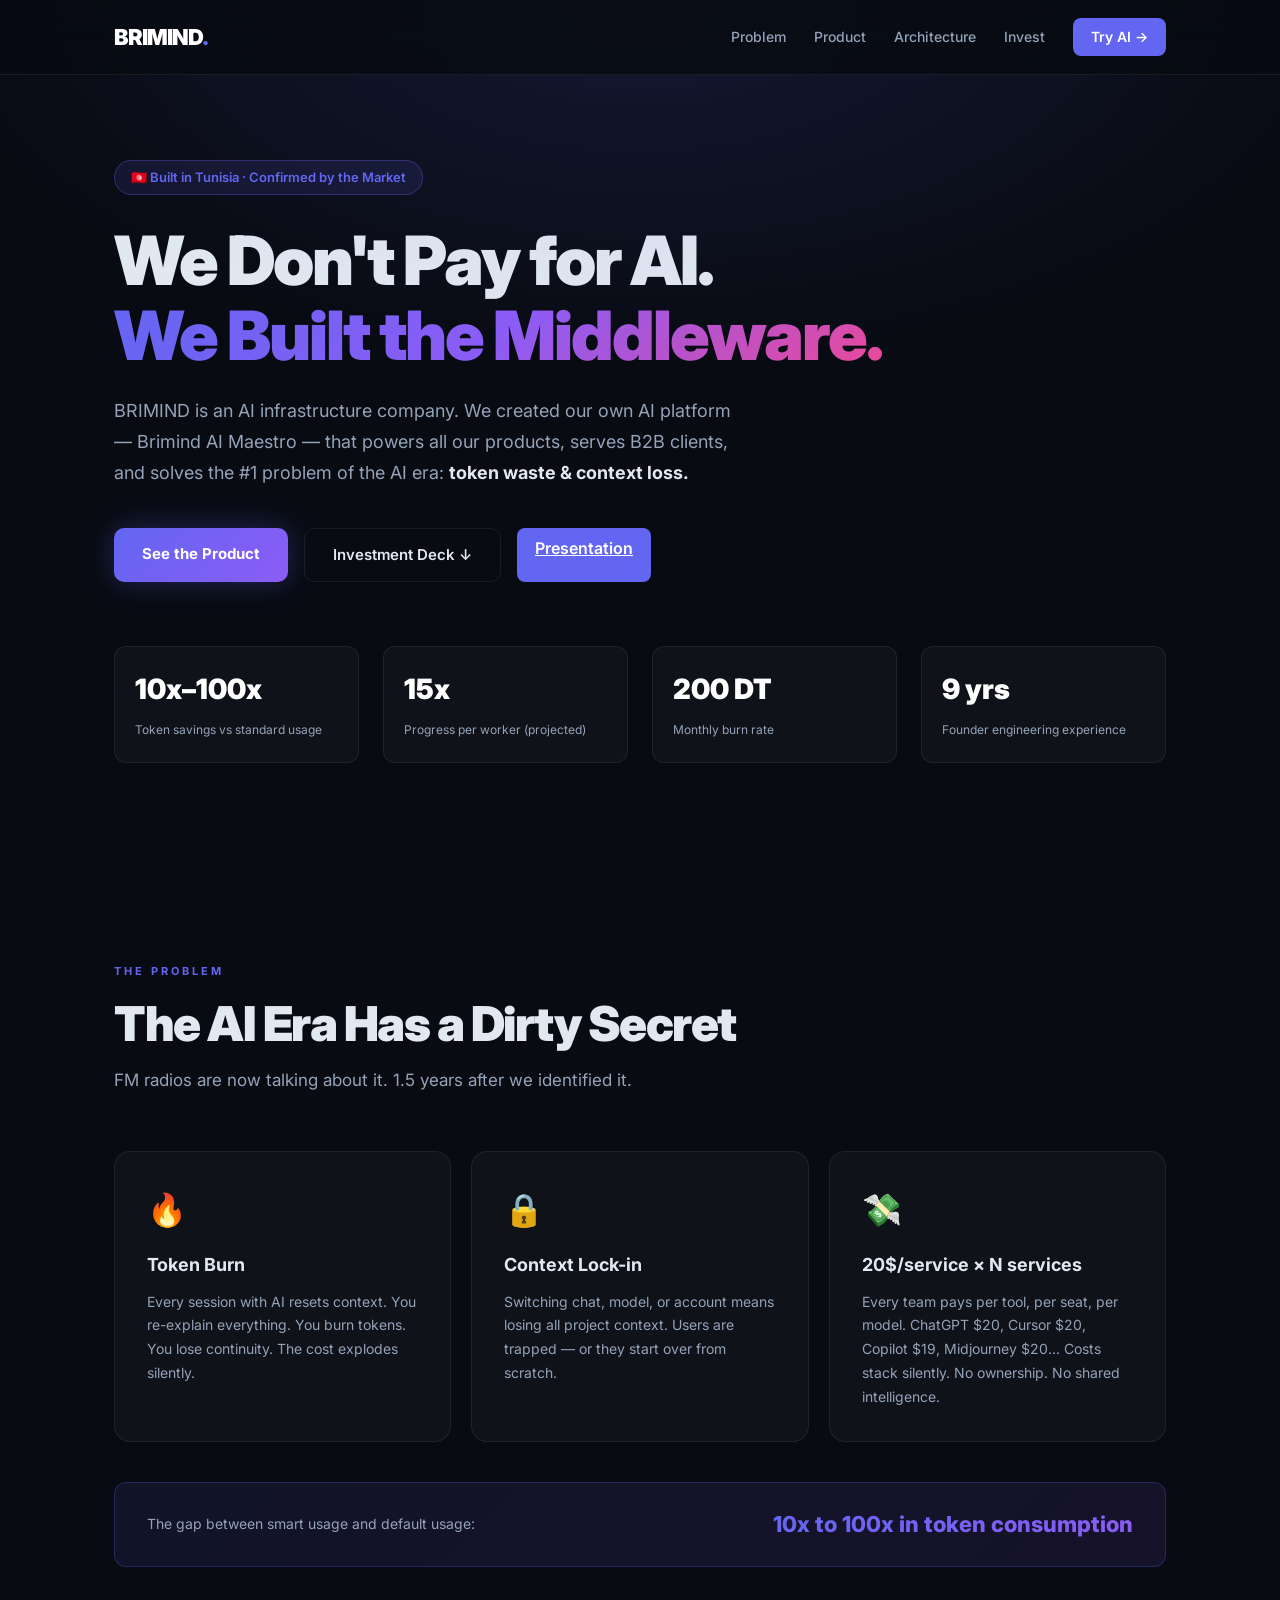
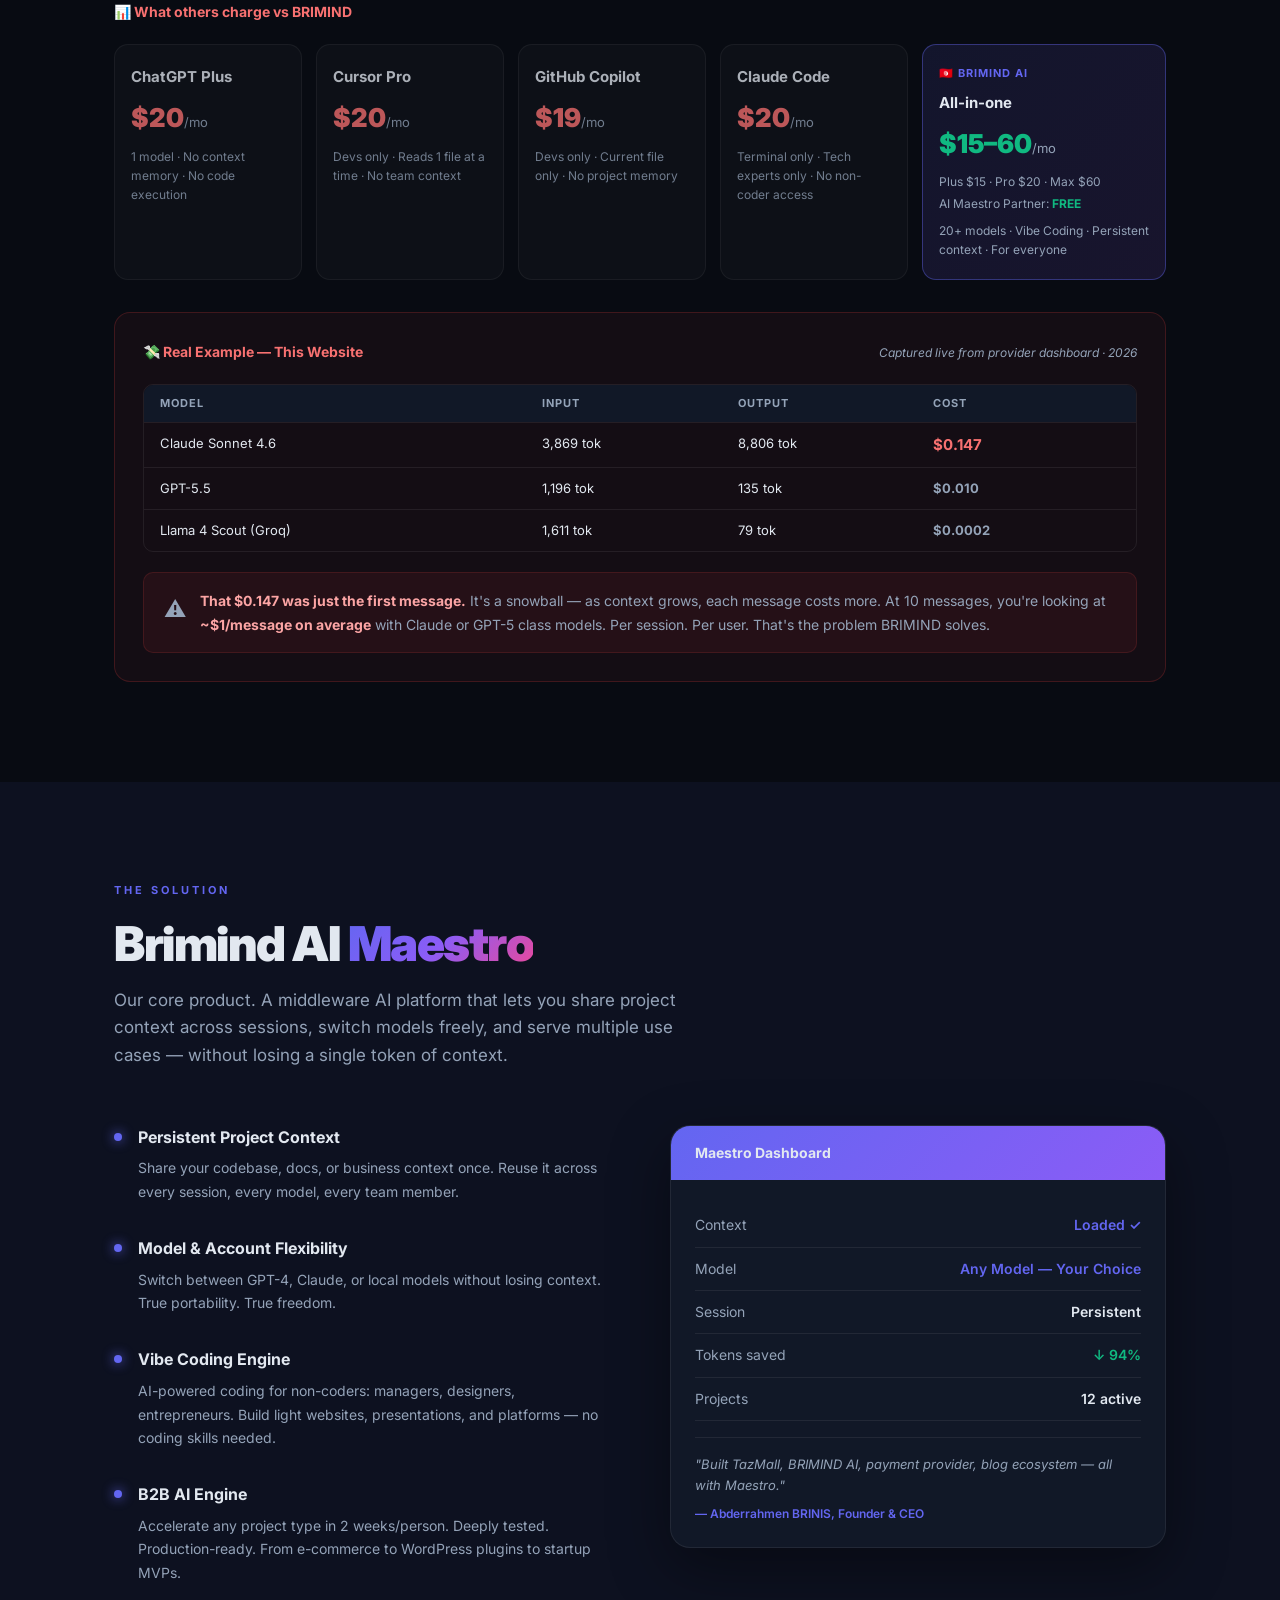
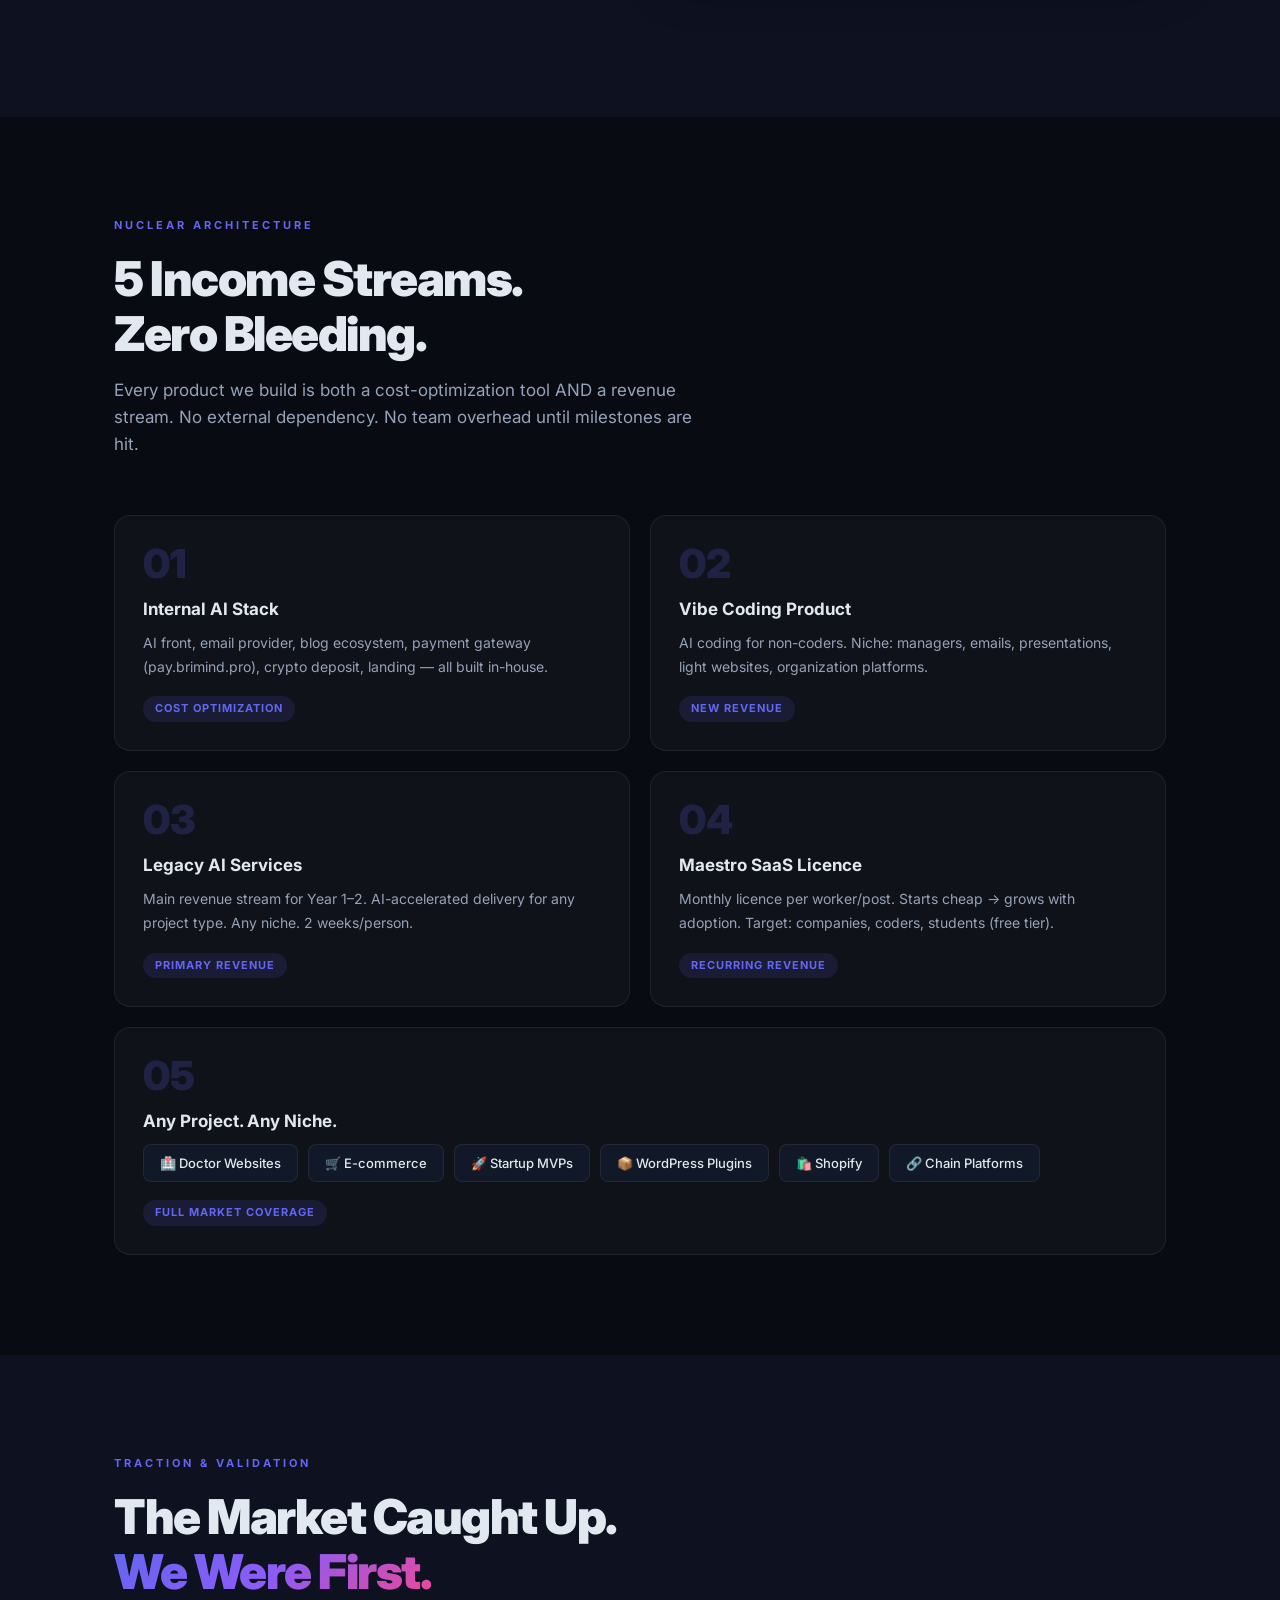
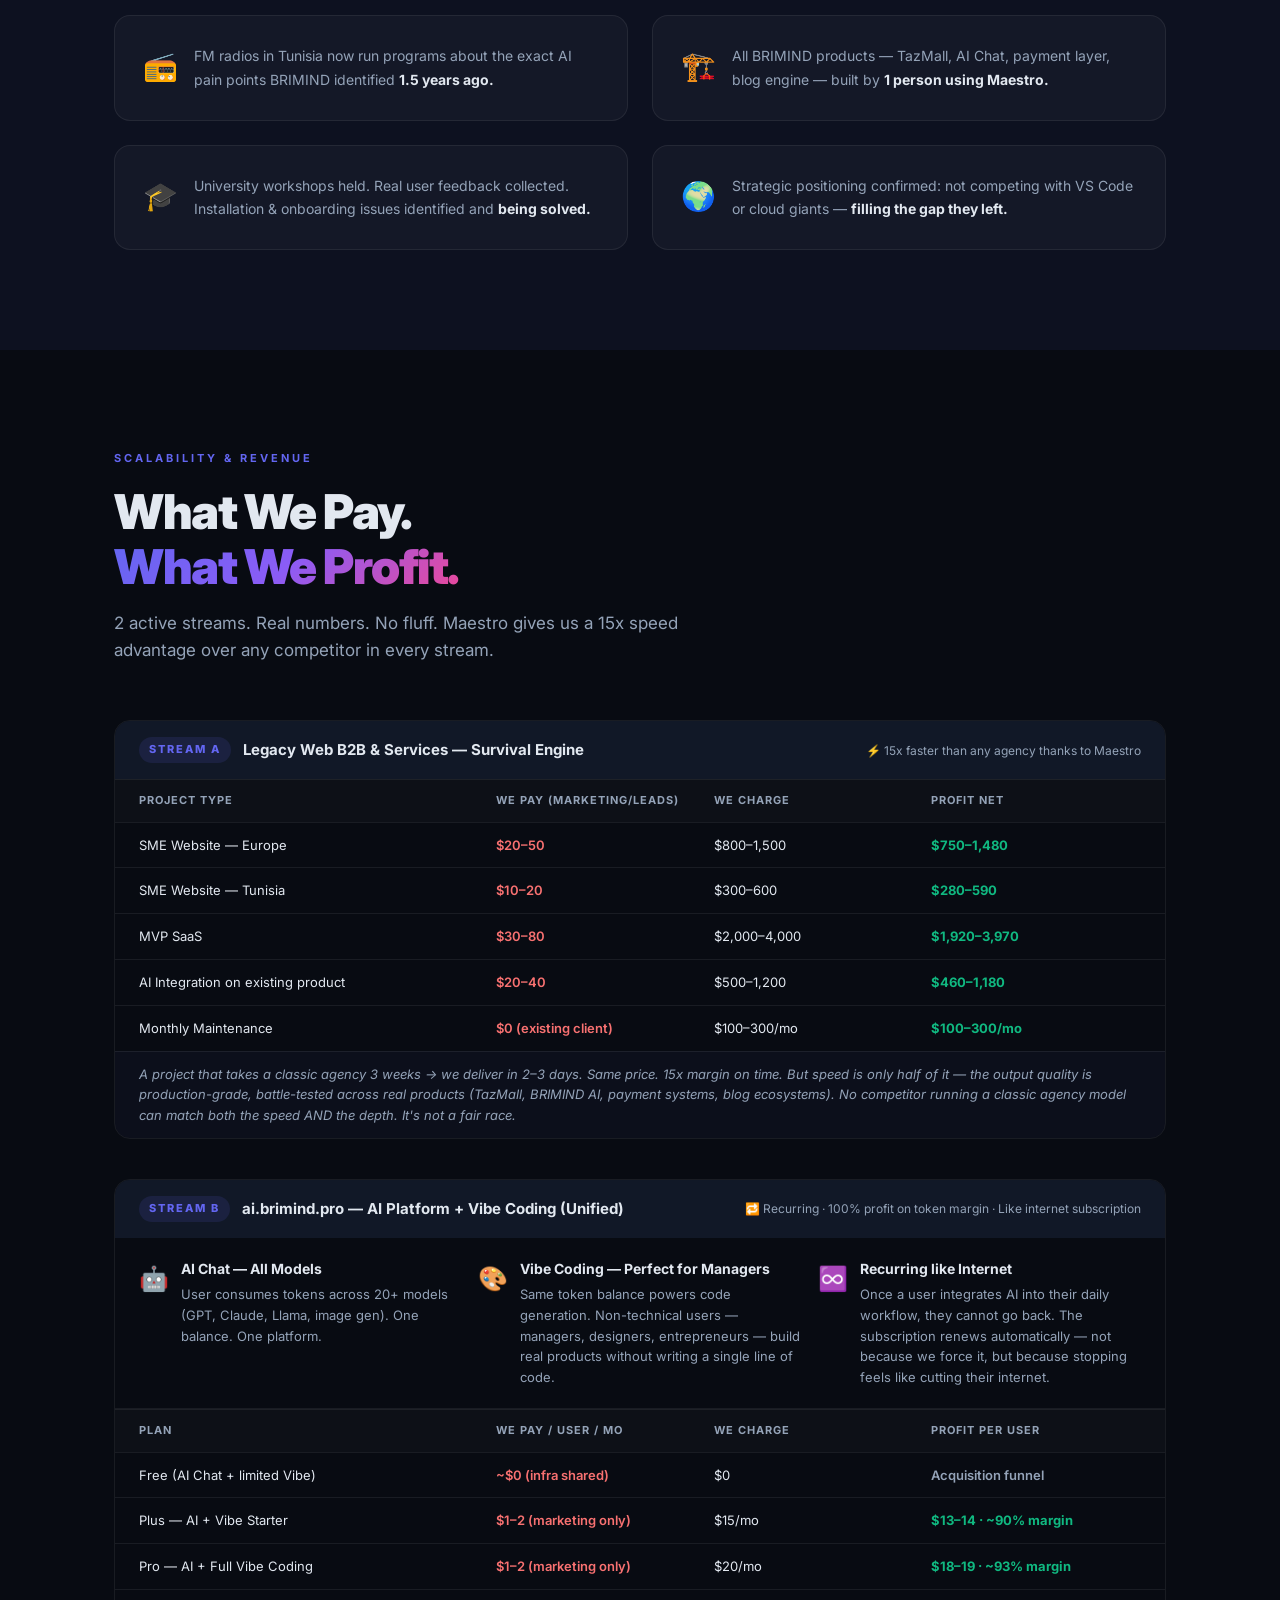
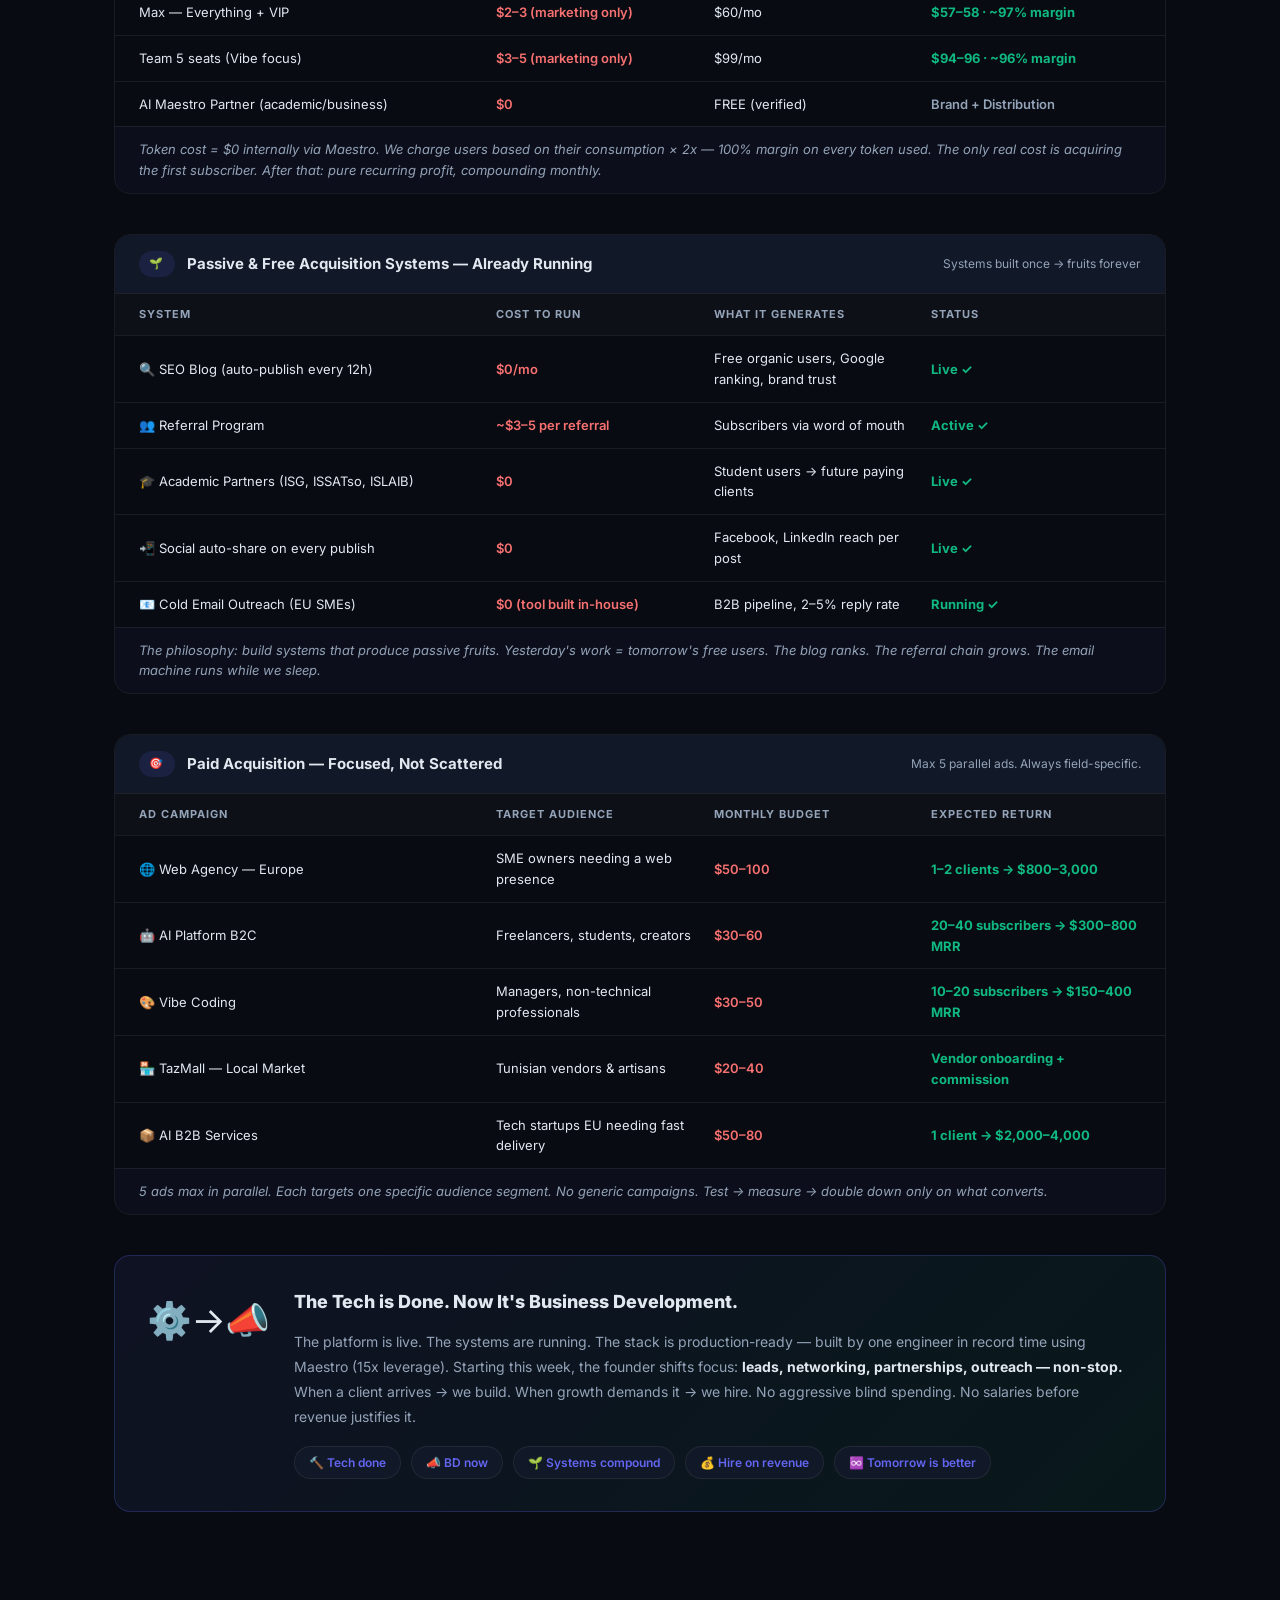
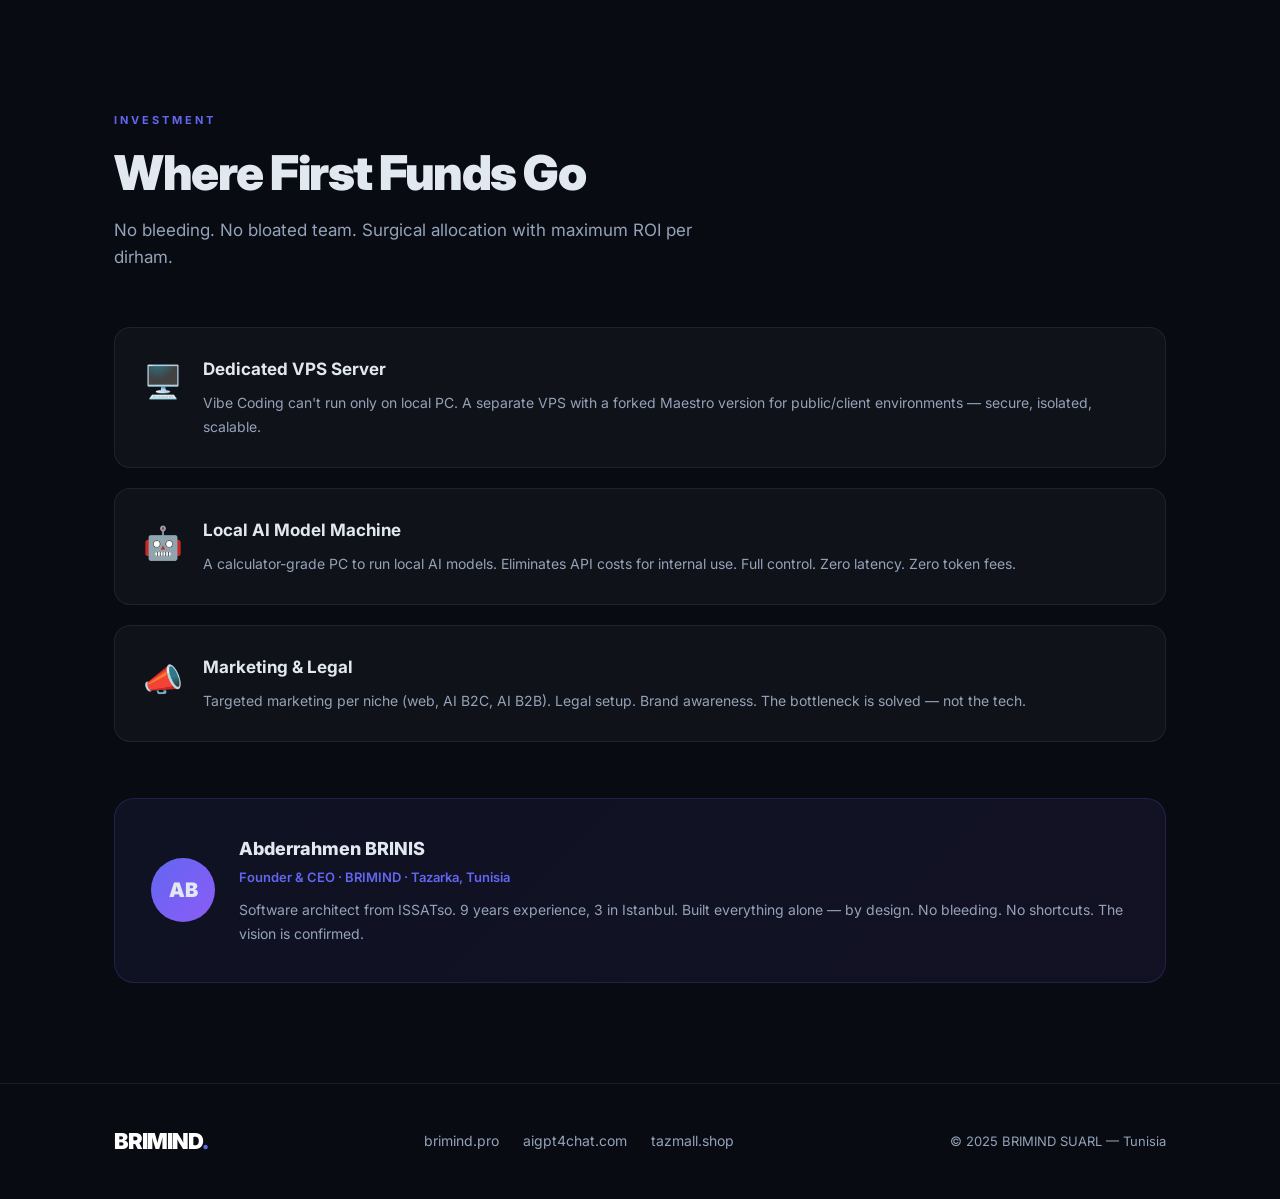
==== public/brimind/index.html @ f1bbabea "first" ====
<!-- public/brimind/index.html -->
<!DOCTYPE html>
<html lang="en">
<head>
  <meta charset="UTF-8" />
  <meta name="viewport" content="width=device-width, initial-scale=1.0" />
  <title>BRIMIND — AI Infrastructure for the Next Era</title>
  <link rel="stylesheet" href="style.css" />
  <link href="https://fonts.googleapis.com/css2?family=Inter:wght@300;400;500;600;700;800;900&display=swap" rel="stylesheet" />
</head>
<body>
  <!-- NAV -->
  <nav class="nav">
    <div class="nav-inner">
      <div class="logo">BRIMIND<span class="dot">.</span></div>
      <div class="nav-links">
        <a href="#problem">Problem</a>
        <a href="#product">Product</a>
        <a href="#architecture">Architecture</a>
        <a href="#invest">Invest</a>
        <a href="https://aigpt4chat.com" target="_blank" class="btn-nav">Try AI →</a>
      </div>
    </div>
  </nav>

  <!-- HERO -->
  <section class="hero">
    <div class="hero-bg"></div>
    <div class="container">
      <div class="badge">🇹🇳 Built in Tunisia · Confirmed by the Market</div>
      <h1 class="hero-title">We Don't Pay for AI.<br/><span class="grad">We Built the Middleware.</span></h1>
      <p class="hero-sub">BRIMIND is an AI infrastructure company. We created our own AI platform — Brimind AI Maestro — that powers all our products, serves B2B clients, and solves the #1 problem of the AI era: <strong>token waste & context loss.</strong></p>
      <div class="hero-cta">
        <a href="#product" class="btn-primary">See the Product</a>
        <a href="#invest" class="btn-ghost">Investment Deck ↓</a>
        <a href="presentation.html" class="btn-nav">Presentation</a>
      </div>
      <div class="hero-stats">
        <div class="stat"><span class="stat-num">10x–100x</span><span class="stat-label">Token savings vs standard usage</span></div>
        <div class="stat"><span class="stat-num">15x</span><span class="stat-label">Progress per worker (projected)</span></div>
        <div class="stat"><span class="stat-num">200 DT</span><span class="stat-label">Monthly burn rate</span></div>
        <div class="stat"><span class="stat-num">9 yrs</span><span class="stat-label">Founder engineering experience</span></div>
      </div>
    </div>
  </section>

  <!-- PROBLEM -->
  <section class="section" id="problem">
    <div class="container">
      <div class="section-tag">THE PROBLEM</div>
      <h2>The AI Era Has a Dirty Secret</h2>
      <p class="section-sub">FM radios are now talking about it. 1.5 years after we identified it.</p>
      <div class="cards">
        <div class="card">
          <div class="card-icon">🔥</div>
          <h3>Token Burn</h3>
          <p>Every session with AI resets context. You re-explain everything. You burn tokens. You lose continuity. The cost explodes silently.</p>
        </div>
        <div class="card">
          <div class="card-icon">🔒</div>
          <h3>Context Lock-in</h3>
          <p>Switching chat, model, or account means losing all project context. Users are trapped — or they start over from scratch.</p>
        </div>
        <div class="card">
          <div class="card-icon">💸</div>
          <h3>20$/service × N services</h3>
          <p>Every team pays per tool, per seat, per model. ChatGPT $20, Cursor $20, Copilot $19, Midjourney $20... Costs stack silently. No ownership. No shared intelligence.</p>
        </div>
      </div>
      <div class="problem-highlight">
        <span class="ph-label">The gap between smart usage and default usage:</span>
        <span class="ph-value">10x to 100x in token consumption</span>
      </div>

      <!-- PRICING COMPARISON -->
      <div class="pricing-compare">
        <div class="pc2-header">
          <span class="cost-badge">📊 What others charge vs BRIMIND</span>
        </div>
        <div class="pc2-grid">
          <div class="pc2-item competitor">
            <div class="pc2-name">ChatGPT Plus</div>
            <div class="pc2-price">$20<span>/mo</span></div>
            <div class="pc2-features">1 model · No context memory · No code execution</div>
          </div>
          <div class="pc2-item competitor">
            <div class="pc2-name">Cursor Pro</div>
            <div class="pc2-price">$20<span>/mo</span></div>
            <div class="pc2-features">Devs only · Reads 1 file at a time · No team context</div>
          </div>
          <div class="pc2-item competitor">
            <div class="pc2-name">GitHub Copilot</div>
            <div class="pc2-price">$19<span>/mo</span></div>
            <div class="pc2-features">Devs only · Current file only · No project memory</div>
          </div>
          <div class="pc2-item competitor">
            <div class="pc2-name">Claude Code</div>
            <div class="pc2-price">$20<span>/mo</span></div>
            <div class="pc2-features">Terminal only · Tech experts only · No non-coder access</div>
          </div>
          <div class="pc2-item ours">
            <div class="pc2-badge">🇹🇳 BRIMIND AI</div>
            <div class="pc2-name">All-in-one</div>
            <div class="pc2-price">$15–60<span>/mo</span></div>
            <div class="pc2-plans">
              <span>Plus $15 · Pro $20 · Max $60</span>
              <span>AI Maestro Partner: <strong>FREE</strong></span>
            </div>
            <div class="pc2-features">20+ models · Vibe Coding · Persistent context · For everyone</div>
          </div>
        </div>
      </div>

      <!-- REAL COST EXAMPLE -->
      <div class="cost-example">
        <div class="cost-example-header">
          <span class="cost-badge">💸 Real Example — This Website</span>
          <span class="cost-note">Captured live from provider dashboard · 2026</span>
        </div>
        <div class="cost-table">
          <div class="ct-row ct-head">
            <span>Model</span><span>Input</span><span>Output</span><span>Cost</span>
          </div>
          <div class="ct-row">
            <span>Claude Sonnet 4.6</span><span>3,869 tok</span><span>8,806 tok</span><span class="ct-cost highlight">$0.147</span>
          </div>
          <div class="ct-row">
            <span>GPT-5.5</span><span>1,196 tok</span><span>135 tok</span><span class="ct-cost">$0.010</span>
          </div>
          <div class="ct-row">
            <span>Llama 4 Scout (Groq)</span><span>1,611 tok</span><span>79 tok</span><span class="ct-cost">$0.0002</span>
          </div>
        </div>
        <div class="cost-warning">
          <span class="cw-icon">⚠️</span>
          <div>
            <strong>That $0.147 was just the first message.</strong> It's a snowball — as context grows, each message costs more. At 10 messages, you're looking at <strong>~$1/message on average</strong> with Claude or GPT-5 class models. Per session. Per user. That's the problem BRIMIND solves.
          </div>
        </div>
      </div>
    </div>
  </section>

  <!-- PRODUCT -->
  <section class="section dark-section" id="product">
    <div class="container">
      <div class="section-tag">THE SOLUTION</div>
      <h2>Brimind AI <span class="grad">Maestro</span></h2>
      <p class="section-sub">Our core product. A middleware AI platform that lets you share project context across sessions, switch models freely, and serve multiple use cases — without losing a single token of context.</p>
      <div class="maestro-grid">
        <div class="maestro-left">
          <div class="feature">
            <div class="feat-dot"></div>
            <div>
              <h4>Persistent Project Context</h4>
              <p>Share your codebase, docs, or business context once. Reuse it across every session, every model, every team member.</p>
            </div>
          </div>
          <div class="feature">
            <div class="feat-dot"></div>
            <div>
              <h4>Model & Account Flexibility</h4>
              <p>Switch between GPT-4, Claude, or local models without losing context. True portability. True freedom.</p>
            </div>
          </div>
          <div class="feature">
            <div class="feat-dot"></div>
            <div>
              <h4>Vibe Coding Engine</h4>
              <p>AI-powered coding for non-coders: managers, designers, entrepreneurs. Build light websites, presentations, and platforms — no coding skills needed.</p>
            </div>
          </div>
          <div class="feature">
            <div class="feat-dot"></div>
            <div>
              <h4>B2B AI Engine</h4>
              <p>Accelerate any project type in 2 weeks/person. Deeply tested. Production-ready. From e-commerce to WordPress plugins to startup MVPs.</p>
            </div>
          </div>
        </div>
        <div class="maestro-right">
          <div class="product-card">
            <div class="pc-header">Maestro Dashboard</div>
            <div class="pc-body">
              <div class="pc-row"><span class="pc-key">Context</span><span class="pc-val active">Loaded ✓</span></div>
              <div class="pc-row"><span class="pc-key">Model</span><span class="pc-val" style="color:var(--accent)">Any Model — Your Choice</span></div>
              <div class="pc-row"><span class="pc-key">Session</span><span class="pc-val">Persistent</span></div>
              <div class="pc-row"><span class="pc-key">Tokens saved</span><span class="pc-val green">↓ 94%</span></div>
              <div class="pc-row"><span class="pc-key">Projects</span><span class="pc-val">12 active</span></div>
              <div class="pc-divider"></div>
              <div class="pc-msg">"Built TazMall, BRIMIND AI, payment provider, blog ecosystem — all with Maestro."</div>
              <div class="pc-author">— Abderrahmen BRINIS, Founder & CEO</div>
            </div>
          </div>
        </div>
      </div>
    </div>
  </section>

  <!-- ARCHITECTURE -->
  <section class="section" id="architecture">
    <div class="container">
      <div class="section-tag">NUCLEAR ARCHITECTURE</div>
      <h2>5 Income Streams.<br/>Zero Bleeding.</h2>
      <p class="section-sub">Every product we build is both a cost-optimization tool AND a revenue stream. No external dependency. No team overhead until milestones are hit.</p>
      <div class="arch-grid">
        <div class="arch-item">
          <div class="arch-num">01</div>
          <h4>Internal AI Stack</h4>
          <p>AI front, email provider, blog ecosystem, payment gateway (pay.brimind.pro), crypto deposit, landing — all built in-house.</p>
          <div class="arch-tag">Cost Optimization</div>
        </div>
        <div class="arch-item">
          <div class="arch-num">02</div>
          <h4>Vibe Coding Product</h4>
          <p>AI coding for non-coders. Niche: managers, emails, presentations, light websites, organization platforms.</p>
          <div class="arch-tag">New Revenue</div>
        </div>
        <div class="arch-item">
          <div class="arch-num">03</div>
          <h4>Legacy AI Services</h4>
          <p>Main revenue stream for Year 1–2. AI-accelerated delivery for any project type. Any niche. 2 weeks/person.</p>
          <div class="arch-tag">Primary Revenue</div>
        </div>
        <div class="arch-item">
          <div class="arch-num">04</div>
          <h4>Maestro SaaS Licence</h4>
          <p>Monthly licence per worker/post. Starts cheap → grows with adoption. Target: companies, coders, students (free tier).</p>
          <div class="arch-tag">Recurring Revenue</div>
        </div>
        <div class="arch-item arch-item-wide">
          <div class="arch-num">05</div>
          <h4>Any Project. Any Niche.</h4>
          <div class="niche-grid">
            <span class="niche">🏥 Doctor Websites</span>
            <span class="niche">🛒 E-commerce</span>
            <span class="niche">🚀 Startup MVPs</span>
            <span class="niche">📦 WordPress Plugins</span>
            <span class="niche">🛍️ Shopify</span>
            <span class="niche">🔗 Chain Platforms</span>
          </div>
          <div class="arch-tag">Full Market Coverage</div>
        </div>
      </div>
    </div>
  </section>

  <!-- TRACTION -->
  <section class="section dark-section">
    <div class="container">
      <div class="section-tag">TRACTION & VALIDATION</div>
      <h2>The Market Caught Up.<br/><span class="grad">We Were First.</span></h2>
      <div class="traction-grid">
        <div class="traction-item">
          <div class="ti-icon">📻</div>
          <p>FM radios in Tunisia now run programs about the exact AI pain points BRIMIND identified <strong>1.5 years ago.</strong></p>
        </div>
        <div class="traction-item">
          <div class="ti-icon">🏗️</div>
          <p>All BRIMIND products — TazMall, AI Chat, payment layer, blog engine — built by <strong>1 person using Maestro.</strong></p>
        </div>
        <div class="traction-item">
          <div class="ti-icon">🎓</div>
          <p>University workshops held. Real user feedback collected. Installation & onboarding issues identified and <strong>being solved.</strong></p>
        </div>
        <div class="traction-item">
          <div class="ti-icon">🌍</div>
          <p>Strategic positioning confirmed: not competing with VS Code or cloud giants — <strong>filling the gap they left.</strong></p>
        </div>
      </div>
    </div>
  </section>

  <!-- SCALABILITY TABLES -->
  <section class="section" id="scalability">
    <div class="container">
      <div class="section-tag">SCALABILITY & REVENUE</div>
      <h2>What We Pay.<br/><span class="grad">What We Profit.</span></h2>
      <p class="section-sub">2 active streams. Real numbers. No fluff. Maestro gives us a 15x speed advantage over any competitor in every stream.</p>

      <!-- STREAM A -->
      <div class="stream-block">
        <div class="stream-header">
          <span class="stream-num">STREAM A</span>
          <span class="stream-title">Legacy Web B2B & Services — Survival Engine</span>
          <span class="stream-tag">⚡ 15x faster than any agency thanks to Maestro</span>
        </div>
        <div class="rev-table">
          <div class="rt-row rt-head">
            <span>Project Type</span><span>We Pay (marketing/leads)</span><span>We Charge</span><span>Profit Net</span>
          </div>
          <div class="rt-row">
            <span>SME Website — Europe</span><span class="rt-cost">$20–50</span><span>$800–1,500</span><span class="rt-profit">$750–1,480</span>
          </div>
          <div class="rt-row">
            <span>SME Website — Tunisia</span><span class="rt-cost">$10–20</span><span>$300–600</span><span class="rt-profit">$280–590</span>
          </div>
          <div class="rt-row">
            <span>MVP SaaS</span><span class="rt-cost">$30–80</span><span>$2,000–4,000</span><span class="rt-profit">$1,920–3,970</span>
          </div>
          <div class="rt-row">
            <span>AI Integration on existing product</span><span class="rt-cost">$20–40</span><span>$500–1,200</span><span class="rt-profit">$460–1,180</span>
          </div>
          <div class="rt-row">
            <span>Monthly Maintenance</span><span class="rt-cost">$0 (existing client)</span><span>$100–300/mo</span><span class="rt-profit">$100–300/mo</span>
          </div>
        </div>
        <div class="stream-note">A project that takes a classic agency 3 weeks → we deliver in 2–3 days. Same price. 15x margin on time. But speed is only half of it — the output quality is production-grade, battle-tested across real products (TazMall, BRIMIND AI, payment systems, blog ecosystems). No competitor running a classic agency model can match both the speed AND the depth. It's not a fair race.</div>
      </div>

      <!-- STREAM B1 + B2 UNIFIED -->
      <div class="stream-block">
        <div class="stream-header">
          <span class="stream-num">STREAM B</span>
          <span class="stream-title">ai.brimind.pro — AI Platform + Vibe Coding (Unified)</span>
          <span class="stream-tag">🔁 Recurring · 100% profit on token margin · Like internet subscription</span>
        </div>
        <div class="unified-explain">
          <div class="ue-item">
            <span class="ue-icon">🤖</span>
            <div><strong>AI Chat — All Models</strong><p>User consumes tokens across 20+ models (GPT, Claude, Llama, image gen). One balance. One platform.</p></div>
          </div>
          <div class="ue-item">
            <span class="ue-icon">🎨</span>
            <div><strong>Vibe Coding — Perfect for Managers</strong><p>Same token balance powers code generation. Non-technical users — managers, designers, entrepreneurs — build real products without writing a single line of code.</p></div>
          </div>
          <div class="ue-item">
            <span class="ue-icon">♾️</span>
            <div><strong>Recurring like Internet</strong><p>Once a user integrates AI into their daily workflow, they cannot go back. The subscription renews automatically — not because we force it, but because stopping feels like cutting their internet.</p></div>
          </div>
        </div>
        <div class="rev-table">
          <div class="rt-row rt-head">
            <span>Plan</span><span>We Pay / user / mo</span><span>We Charge</span><span>Profit per user</span>
          </div>
          <div class="rt-row">
            <span>Free (AI Chat + limited Vibe)</span><span class="rt-cost">~$0 (infra shared)</span><span>$0</span><span class="rt-neutral">Acquisition funnel</span>
          </div>
          <div class="rt-row">
            <span>Plus — AI + Vibe Starter</span><span class="rt-cost">$1–2 (marketing only)</span><span>$15/mo</span><span class="rt-profit">$13–14 · ~90% margin</span>
          </div>
          <div class="rt-row">
            <span>Pro — AI + Full Vibe Coding</span><span class="rt-cost">$1–2 (marketing only)</span><span>$20/mo</span><span class="rt-profit">$18–19 · ~93% margin</span>
          </div>
          <div class="rt-row">
            <span>Max — Everything + VIP</span><span class="rt-cost">$2–3 (marketing only)</span><span>$60/mo</span><span class="rt-profit">$57–58 · ~97% margin</span>
          </div>
          <div class="rt-row">
            <span>Team 5 seats (Vibe focus)</span><span class="rt-cost">$3–5 (marketing only)</span><span>$99/mo</span><span class="rt-profit">$94–96 · ~96% margin</span>
          </div>
          <div class="rt-row">
            <span>AI Maestro Partner (academic/business)</span><span class="rt-cost">$0</span><span>FREE (verified)</span><span class="rt-neutral">Brand + Distribution</span>
          </div>
        </div>
        <div class="stream-note">Token cost = $0 internally via Maestro. We charge users based on their consumption × 2x — 100% margin on every token used. The only real cost is acquiring the first subscriber. After that: pure recurring profit, compounding monthly.</div>
      </div>

      <!-- LINEAR UNIT ECONOMICS -->
      <div class="stream-block consolidated" style="display:none">
        <div class="stream-header">
          <span class="stream-num">📊</span>
          <span class="stream-title">Unit Economics — What $1 Invested Returns</span>
        </div>
        <div class="rev-table">
          <div class="rt-row rt-head">
            <span>Action</span><span>We Invest</span><span>We Get</span><span>Net Profit</span>
          </div>
          <div class="rt-row">
            <span>1 B2B lead (Europe)</span><span class="rt-cost">$30–80</span><span>$800–1,500 (one-time)</span><span class="rt-profit">~$700–1,400</span>
          </div>
          <div class="rt-row">
            <span>1 SaaS subscriber (Plus)</span><span class="rt-cost">$1–2/mo</span><span>$15/mo recurring</span><span class="rt-profit">$13/mo forever</span>
          </div>
          <div class="rt-row">
            <span>1 SaaS subscriber (Max)</span><span class="rt-cost">$2–3/mo</span><span>$60/mo recurring</span><span class="rt-profit">$57/mo forever</span>
          </div>
          <div class="rt-row">
            <span>$1,000 in marketing (B2B)</span><span class="rt-cost">$1,000</span><span>~$8,000–15,000</span><span class="rt-profit">~$7,000–14,000</span>
          </div>
          <div class="rt-row">
            <span>$1,000 in SaaS acquisition</span><span class="rt-cost">$1,000</span><span>~$500–700 MRR added</span><span class="rt-profit">Payback in 2 months</span>
          </div>
          <div class="rt-row">
            <span>1 free user (blog/SEO/referral)</span><span class="rt-cost">$0</span><span>~3% convert to paid = $0.45 LTV avg</span><span class="rt-neutral">Compounding asset</span>
          </div>
        </div>
        <div class="stream-note">Token cost = $0 internally (Maestro). Every dollar spent on marketing is the only real variable cost. Profit is always >50% of revenue gap vs lead cost.</div>
      </div>

      <!-- PASSIVE & FREE ACQUISITION -->
      <div class="stream-block">
        <div class="stream-header">
          <span class="stream-num">🌱</span>
          <span class="stream-title">Passive & Free Acquisition Systems — Already Running</span>
          <span class="stream-tag">Systems built once → fruits forever</span>
        </div>
        <div class="rev-table">
          <div class="rt-row rt-head">
            <span>System</span><span>Cost to Run</span><span>What it Generates</span><span>Status</span>
          </div>
          <div class="rt-row">
            <span>🔍 SEO Blog (auto-publish every 12h)</span><span class="rt-cost">$0/mo</span><span>Free organic users, Google ranking, brand trust</span><span class="rt-profit">Live ✓</span>
          </div>
          <div class="rt-row">
            <span>👥 Referral Program</span><span class="rt-cost">~$3–5 per referral</span><span>Subscribers via word of mouth</span><span class="rt-profit">Active ✓</span>
          </div>
          <div class="rt-row">
            <span>🎓 Academic Partners (ISG, ISSATso, ISLAIB)</span><span class="rt-cost">$0</span><span>Student users → future paying clients</span><span class="rt-profit">Live ✓</span>
          </div>
          <div class="rt-row">
            <span>📲 Social auto-share on every publish</span><span class="rt-cost">$0</span><span>Facebook, LinkedIn reach per post</span><span class="rt-profit">Live ✓</span>
          </div>
          <div class="rt-row">
            <span>📧 Cold Email Outreach (EU SMEs)</span><span class="rt-cost">$0 (tool built in-house)</span><span>B2B pipeline, 2–5% reply rate</span><span class="rt-profit">Running ✓</span>
          </div>
        </div>
        <div class="stream-note">The philosophy: build systems that produce passive fruits. Yesterday's work = tomorrow's free users. The blog ranks. The referral chain grows. The email machine runs while we sleep.</div>
      </div>

      <!-- FOCUSED ADS STRATEGY -->
      <div class="stream-block">
        <div class="stream-header">
          <span class="stream-num">🎯</span>
          <span class="stream-title">Paid Acquisition — Focused, Not Scattered</span>
          <span class="stream-tag">Max 5 parallel ads. Always field-specific.</span>
        </div>
        <div class="rev-table">
          <div class="rt-row rt-head">
            <span>Ad Campaign</span><span>Target Audience</span><span>Monthly Budget</span><span>Expected Return</span>
          </div>
          <div class="rt-row">
            <span>🌐 Web Agency — Europe</span><span>SME owners needing a web presence</span><span class="rt-cost">$50–100</span><span class="rt-profit">1–2 clients → $800–3,000</span>
          </div>
          <div class="rt-row">
            <span>🤖 AI Platform B2C</span><span>Freelancers, students, creators</span><span class="rt-cost">$30–60</span><span class="rt-profit">20–40 subscribers → $300–800 MRR</span>
          </div>
          <div class="rt-row">
            <span>🎨 Vibe Coding</span><span>Managers, non-technical professionals</span><span class="rt-cost">$30–50</span><span class="rt-profit">10–20 subscribers → $150–400 MRR</span>
          </div>
          <div class="rt-row">
            <span>🏪 TazMall — Local Market</span><span>Tunisian vendors & artisans</span><span class="rt-cost">$20–40</span><span class="rt-profit">Vendor onboarding + commission</span>
          </div>
          <div class="rt-row">
            <span>📦 AI B2B Services</span><span>Tech startups EU needing fast delivery</span><span class="rt-cost">$50–80</span><span class="rt-profit">1 client → $2,000–4,000</span>
          </div>
        </div>
        <div class="stream-note">5 ads max in parallel. Each targets one specific audience segment. No generic campaigns. Test → measure → double down only on what converts.</div>
      </div>

      <!-- FOUNDER MODE -->
      <div class="founder-mode-block">
        <div class="fm-icon">⚙️→📣</div>
        <div>
          <div class="fm-title">The Tech is Done. Now It's Business Development.</div>
          <div class="fm-text">The platform is live. The systems are running. The stack is production-ready — built by one engineer in record time using Maestro (15x leverage). Starting this week, the founder shifts focus: <strong>leads, networking, partnerships, outreach — non-stop.</strong> When a client arrives → we build. When growth demands it → we hire. No aggressive blind spending. No salaries before revenue justifies it.</div>
          <div class="fm-pillars">
            <span class="fm-pill">🔨 Tech done</span>
            <span class="fm-pill">📣 BD now</span>
            <span class="fm-pill">🌱 Systems compound</span>
            <span class="fm-pill">💰 Hire on revenue</span>
            <span class="fm-pill">♾️ Tomorrow is better</span>
          </div>
        </div>
      </div>

    </div>
  </section>

  <!-- INVEST -->
  <section class="section" id="invest">
    <div class="container">
      <div class="section-tag">INVESTMENT</div>
      <h2>Where First Funds Go</h2>
      <p class="section-sub">No bleeding. No bloated team. Surgical allocation with maximum ROI per dirham.</p>
      <div class="invest-list">
        <div class="invest-item">
          <div class="ii-icon">🖥️</div>
          <div>
            <h4>Dedicated VPS Server</h4>
            <p>Vibe Coding can't run only on local PC. A separate VPS with a forked Maestro version for public/client environments — secure, isolated, scalable.</p>
          </div>
        </div>
        <div class="invest-item">
          <div class="ii-icon">🤖</div>
          <div>
            <h4>Local AI Model Machine</h4>
            <p>A calculator-grade PC to run local AI models. Eliminates API costs for internal use. Full control. Zero latency. Zero token fees.</p>
          </div>
        </div>
        <div class="invest-item">
          <div class="ii-icon">📣</div>
          <div>
            <h4>Marketing & Legal</h4>
            <p>Targeted marketing per niche (web, AI B2C, AI B2B). Legal setup. Brand awareness. The bottleneck is solved — not the tech.</p>
          </div>
        </div>
      </div>
      <div class="founder-block">
        <div class="founder-avatar">AB</div>
        <div>
          <div class="founder-name">Abderrahmen BRINIS</div>
          <div class="founder-title">Founder & CEO · BRIMIND · Tazarka, Tunisia</div>
          <div class="founder-bio">Software architect from ISSATso. 9 years experience, 3 in Istanbul. Built everything alone — by design. No bleeding. No shortcuts. The vision is confirmed.</div>
        </div>
      </div>
    </div>
  </section>

  <!-- FOOTER -->
  <footer class="footer">
    <div class="container">
      <div class="footer-inner">
        <div class="logo">BRIMIND<span class="dot">.</span></div>
        <div class="footer-links">
          <a href="https://brimind.pro" target="_blank">brimind.pro</a>
          <a href="https://aigpt4chat.com" target="_blank">aigpt4chat.com</a>
          <a href="https://tazmall.shop" target="_blank">tazmall.shop</a>
        </div>
        <div class="footer-copy">© 2025 BRIMIND SUARL — Tunisia</div>
      </div>
    </div>
  </footer>

  <script src="script.js"></script>
</body>
</html>
---- public/brimind/style.css ----
/* public/brimind/style.css */
*, *::before, *::after { box-sizing: border-box; margin: 0; padding: 0; }

:root {
  --bg: #080b12;
  --bg2: #0d1120;
  --bg3: #111827;
  --accent: #6366f1;
  --accent2: #8b5cf6;
  --green: #10b981;
  --text: #e2e8f0;
  --muted: #94a3b8;
  --border: rgba(255,255,255,0.07);
  --card: rgba(255,255,255,0.03);
  --radius: 16px;
}

html { scroll-behavior: smooth; }
body { font-family: 'Inter', sans-serif; background: var(--bg); color: var(--text); line-height: 1.6; overflow-x: hidden; }

.container { max-width: 1100px; margin: 0 auto; padding: 0 24px; }

/* NAV */
.nav { position: fixed; top: 0; left: 0; right: 0; z-index: 100; padding: 18px 0; background: rgba(8,11,18,0.85); backdrop-filter: blur(20px); border-bottom: 1px solid var(--border); }
.nav-inner { max-width: 1100px; margin: 0 auto; padding: 0 24px; display: flex; align-items: center; justify-content: space-between; }
.logo { font-size: 22px; font-weight: 900; letter-spacing: -1px; color: #fff; }
.dot { color: var(--accent); }
.nav-links { display: flex; align-items: center; gap: 28px; }
.nav-links a { color: var(--muted); text-decoration: none; font-size: 14px; font-weight: 500; transition: color 0.2s; }
.nav-links a:hover { color: #fff; }
.btn-nav { background: var(--accent); color: #fff !important; padding: 8px 18px; border-radius: 8px; font-weight: 600 !important; transition: opacity 0.2s !important; }
.btn-nav:hover { opacity: 0.85; }

/* HERO */
.hero { position: relative; padding: 160px 0 100px; overflow: hidden; }
.hero-bg { position: absolute; inset: 0; background: radial-gradient(ellipse 80% 60% at 50% 0%, rgba(99,102,241,0.15) 0%, transparent 70%); pointer-events: none; }
.badge { display: inline-block; background: rgba(99,102,241,0.12); border: 1px solid rgba(99,102,241,0.3); color: var(--accent); font-size: 13px; font-weight: 600; padding: 6px 16px; border-radius: 100px; margin-bottom: 28px; }
.hero-title { font-size: clamp(36px, 6vw, 68px); font-weight: 900; line-height: 1.1; letter-spacing: -2px; margin-bottom: 24px; }
.grad { background: linear-gradient(135deg, var(--accent), var(--accent2), #ec4899); -webkit-background-clip: text; -webkit-text-fill-color: transparent; background-clip: text; }
.hero-sub { font-size: 18px; color: var(--muted); max-width: 620px; margin-bottom: 40px; line-height: 1.7; }
.hero-sub strong { color: var(--text); }
.hero-cta { display: flex; gap: 16px; flex-wrap: wrap; margin-bottom: 64px; }
.btn-primary { background: linear-gradient(135deg, var(--accent), var(--accent2)); color: #fff; padding: 14px 28px; border-radius: 10px; text-decoration: none; font-weight: 700; font-size: 15px; transition: transform 0.2s, box-shadow 0.2s; box-shadow: 0 0 30px rgba(99,102,241,0.3); }
.btn-primary:hover { transform: translateY(-2px); box-shadow: 0 0 40px rgba(99,102,241,0.5); }
.btn-ghost { background: transparent; border: 1px solid var(--border); color: var(--text); padding: 14px 28px; border-radius: 10px; text-decoration: none; font-weight: 600; font-size: 15px; transition: border-color 0.2s, background 0.2s; }
.btn-ghost:hover { border-color: var(--accent); background: rgba(99,102,241,0.05); }
.hero-stats { display: grid; grid-template-columns: repeat(4, 1fr); gap: 24px; }
.stat { background: var(--card); border: 1px solid var(--border); border-radius: 12px; padding: 20px; }
.stat-num { display: block; font-size: 28px; font-weight: 900; color: #fff; margin-bottom: 4px; }
.stat-label { font-size: 12px; color: var(--muted); }

/* SECTIONS */
.section { padding: 100px 0; }
.dark-section { background: var(--bg2); }
.section-tag { font-size: 11px; font-weight: 700; letter-spacing: 3px; color: var(--accent); text-transform: uppercase; margin-bottom: 16px; }
.section h2 { font-size: clamp(28px, 4vw, 48px); font-weight: 900; letter-spacing: -1.5px; margin-bottom: 16px; line-height: 1.15; }
.section-sub { font-size: 17px; color: var(--muted); max-width: 580px; margin-bottom: 56px; }

/* CARDS */
.cards { display: grid; grid-template-columns: repeat(3, 1fr); gap: 20px; margin-bottom: 40px; }
.card { background: var(--card); border: 1px solid var(--border); border-radius: var(--radius); padding: 32px; transition: border-color 0.2s, transform 0.2s; }
.card:hover { border-color: rgba(99,102,241,0.3); transform: translateY(-4px); }
.card-icon { font-size: 32px; margin-bottom: 16px; }
.card h3 { font-size: 18px; font-weight: 700; margin-bottom: 10px; }
.card p { color: var(--muted); font-size: 14px; line-height: 1.7; }
.problem-highlight { background: linear-gradient(135deg, rgba(99,102,241,0.1), rgba(139,92,246,0.1)); border: 1px solid rgba(99,102,241,0.25); border-radius: 12px; padding: 24px 32px; display: flex; align-items: center; justify-content: space-between; flex-wrap: wrap; gap: 12px; }
.ph-label { color: var(--muted); font-size: 14px; }
.ph-value { font-size: 22px; font-weight: 800; background: linear-gradient(135deg, var(--accent), var(--accent2)); -webkit-background-clip: text; -webkit-text-fill-color: transparent; background-clip: text; }

/* MAESTRO */
.maestro-grid { display: grid; grid-template-columns: 1fr 1fr; gap: 60px; align-items: start; }
.feature { display: flex; gap: 16px; margin-bottom: 32px; }
.feat-dot { width: 8px; height: 8px; background: var(--accent); border-radius: 50%; margin-top: 8px; flex-shrink: 0; box-shadow: 0 0 12px var(--accent); }
.feature h4 { font-size: 16px; font-weight: 700; margin-bottom: 6px; }
.feature p { color: var(--muted); font-size: 14px; line-height: 1.7; }
.product-card { background: var(--bg3); border: 1px solid var(--border); border-radius: 20px; overflow: hidden; box-shadow: 0 20px 60px rgba(0,0,0,0.4); }
.pc-header { background: linear-gradient(135deg, var(--accent), var(--accent2)); padding: 16px 24px; font-weight: 700; font-size: 14px; }
.pc-body { padding: 24px; }
.pc-row { display: flex; justify-content: space-between; align-items: center; padding: 10px 0; border-bottom: 1px solid var(--border); font-size: 14px; }
.pc-key { color: var(--muted); }
.pc-val { font-weight: 600; }
.pc-val.active { color: var(--accent); }
.pc-val.green { color: var(--green); }
.pc-divider { height: 1px; background: var(--border); margin: 16px 0; }
.pc-msg { font-size: 13px; color: var(--muted); font-style: italic; margin-bottom: 8px; line-height: 1.6; }
.pc-author { font-size: 12px; color: var(--accent); font-weight: 600; }

/* ARCH */
.arch-grid { display: grid; grid-template-columns: repeat(2, 1fr); gap: 20px; }
.arch-item { background: var(--card); border: 1px solid var(--border); border-radius: var(--radius); padding: 28px; transition: border-color 0.2s; }
.arch-item:hover { border-color: rgba(99,102,241,0.3); }
.arch-item-wide { grid-column: 1 / -1; }
.arch-num { font-size: 40px; font-weight: 900; color: rgba(99,102,241,0.2); margin-bottom: 12px; line-height: 1; }
.arch-item h4 { font-size: 17px; font-weight: 700; margin-bottom: 8px; }
.arch-item p { color: var(--muted); font-size: 14px; line-height: 1.7; margin-bottom: 16px; }
.arch-tag { display: inline-block; font-size: 11px; font-weight: 700; letter-spacing: 1px; text-transform: uppercase; background: rgba(99,102,241,0.12); color: var(--accent); padding: 4px 12px; border-radius: 100px; }
.niche-grid { display: flex; flex-wrap: wrap; gap: 10px; margin-bottom: 16px; }
.niche { background: var(--bg3); border: 1px solid var(--border); padding: 8px 16px; border-radius: 8px; font-size: 13px; font-weight: 500; }

/* TRACTION */
.traction-grid { display: grid; grid-template-columns: repeat(2, 1fr); gap: 24px; }
.traction-item { background: var(--card); border: 1px solid var(--border); border-radius: var(--radius); padding: 28px; display: flex; gap: 16px; align-items: flex-start; }
.ti-icon { font-size: 28px; flex-shrink: 0; }
.traction-item p { color: var(--muted); font-size: 14px; line-height: 1.7; }
.traction-item strong { color: var(--text); }

/* INVEST */
.invest-list { display: flex; flex-direction: column; gap: 20px; margin-bottom: 56px; }
.invest-item { background: var(--card); border: 1px solid var(--border); border-radius: var(--radius); padding: 28px; display: flex; gap: 20px; align-items: flex-start; }
.ii-icon { font-size: 32px; flex-shrink: 0; }
.invest-item h4 { font-size: 17px; font-weight: 700; margin-bottom: 8px; }
.invest-item p { color: var(--muted); font-size: 14px; line-height: 1.7; }
.founder-block { background: linear-gradient(135deg, rgba(99,102,241,0.08), rgba(139,92,246,0.08)); border: 1px solid rgba(99,102,241,0.2); border-radius: 20px; padding: 36px; display: flex; gap: 24px; align-items: center; }
.founder-avatar { width: 64px; height: 64px; background: linear-gradient(135deg, var(--accent), var(--accent2)); border-radius: 50%; display: flex; align-items: center; justify-content: center; font-size: 20px; font-weight: 900; flex-shrink: 0; }
.founder-name { font-size: 18px; font-weight: 800; margin-bottom: 4px; }
.founder-title { font-size: 13px; color: var(--accent); font-weight: 600; margin-bottom: 10px; }
.founder-bio { font-size: 14px; color: var(--muted); line-height: 1.7; }

/* PRICING COMPARE */
.pricing-compare { margin-top: 32px; margin-bottom: 24px; }
.pc2-header { margin-bottom: 20px; }
.pc2-grid { display: grid; grid-template-columns: repeat(4, 1fr) 1.3fr; gap: 14px; align-items: stretch; }
.pc2-item { background: var(--card); border: 1px solid var(--border); border-radius: 14px; padding: 20px 16px; display: flex; flex-direction: column; gap: 8px; }
.pc2-item.competitor { opacity: 0.75; }
.pc2-item.ours { background: linear-gradient(135deg, rgba(99,102,241,0.12), rgba(139,92,246,0.12)); border: 1px solid rgba(99,102,241,0.4); opacity: 1; }
.pc2-badge { font-size: 11px; font-weight: 700; color: var(--accent); letter-spacing: 1px; text-transform: uppercase; }
.pc2-name { font-size: 15px; font-weight: 700; color: var(--text); }
.pc2-price { font-size: 26px; font-weight: 900; color: #f87171; }
.pc2-item.ours .pc2-price { color: var(--green); }
.pc2-price span { font-size: 13px; font-weight: 400; color: var(--muted); }
.pc2-features { font-size: 12px; color: var(--muted); line-height: 1.6; }
.pc2-plans { display: flex; flex-direction: column; gap: 2px; font-size: 12px; color: var(--muted); }
.pc2-plans strong { color: var(--green); }
@media (max-width: 768px) { .pc2-grid { grid-template-columns: 1fr 1fr; } }

/* COST EXAMPLE */
.cost-example { margin-top: 32px; background: rgba(239,68,68,0.05); border: 1px solid rgba(239,68,68,0.2); border-radius: var(--radius); padding: 28px; }
.cost-example-header { display: flex; align-items: center; justify-content: space-between; flex-wrap: wrap; gap: 8px; margin-bottom: 20px; }
.cost-badge { font-size: 14px; font-weight: 700; color: #f87171; }
.cost-note { font-size: 12px; color: var(--muted); font-style: italic; }
.cost-table { border: 1px solid var(--border); border-radius: 10px; overflow: hidden; margin-bottom: 20px; }
.ct-row { display: grid; grid-template-columns: 2fr 1fr 1fr 1fr; padding: 10px 16px; font-size: 13px; gap: 8px; }
.ct-head { background: var(--bg3); color: var(--muted); font-weight: 700; font-size: 11px; letter-spacing: 1px; text-transform: uppercase; }
.ct-row:not(.ct-head) { border-top: 1px solid var(--border); color: var(--text); }
.ct-row:not(.ct-head):hover { background: var(--card); }
.ct-cost { font-weight: 700; color: var(--muted); }
.ct-cost.highlight { color: #f87171; font-size: 15px; }
.cost-warning { display: flex; gap: 14px; align-items: flex-start; background: rgba(239,68,68,0.08); border: 1px solid rgba(239,68,68,0.15); border-radius: 10px; padding: 16px 20px; font-size: 14px; color: var(--muted); line-height: 1.7; }
.cw-icon { font-size: 22px; flex-shrink: 0; margin-top: 2px; }
.cost-warning strong { color: #fca5a5; }

/* STREAM TABLES */
.stream-block { margin-bottom: 40px; border: 1px solid var(--border); border-radius: var(--radius); overflow: hidden; }
.stream-block.consolidated { border-color: rgba(99,102,241,0.3); }
.stream-header { background: var(--bg3); padding: 16px 24px; display: flex; align-items: center; flex-wrap: wrap; gap: 12px; }
.stream-num { font-size: 11px; font-weight: 800; letter-spacing: 2px; color: var(--accent); text-transform: uppercase; background: rgba(99,102,241,0.12); padding: 4px 10px; border-radius: 100px; }
.stream-title { font-size: 15px; font-weight: 700; color: var(--text); }
.stream-tag { font-size: 12px; color: var(--muted); margin-left: auto; }
.rev-table { width: 100%; }
.rt-row { display: grid; grid-template-columns: 2fr 1.2fr 1.2fr 1.2fr; padding: 12px 24px; font-size: 13px; gap: 8px; align-items: center; border-top: 1px solid var(--border); }
.rt-row.rt-head { background: rgba(255,255,255,0.02); color: var(--muted); font-size: 11px; font-weight: 700; letter-spacing: 1px; text-transform: uppercase; }
.rt-row:not(.rt-head):hover { background: var(--card); }
.rt-cost { color: #f87171; font-weight: 600; }
.rt-profit { color: var(--green); font-weight: 700; }
.rt-neutral { color: var(--muted); font-weight: 600; }
.stream-note { padding: 12px 24px; font-size: 13px; color: var(--muted); background: rgba(99,102,241,0.04); border-top: 1px solid var(--border); font-style: italic; }
@media (max-width: 768px) { .rt-row { grid-template-columns: 1fr 1fr; } .rt-row.rt-head span:nth-child(3), .rt-row:not(.rt-head) span:nth-child(3) { display: none; } }

/* UNIFIED EXPLAIN */
.unified-explain { display: grid; grid-template-columns: repeat(3,1fr); gap: 16px; padding: 20px 24px; border-bottom: 1px solid var(--border); }
.ue-item { display: flex; gap: 12px; align-items: flex-start; }
.ue-icon { font-size: 24px; flex-shrink: 0; margin-top: 2px; }
.ue-item strong { display: block; font-size: 14px; font-weight: 700; color: var(--text); margin-bottom: 4px; }
.ue-item p { font-size: 13px; color: var(--muted); line-height: 1.6; }
@media (max-width: 768px) { .unified-explain { grid-template-columns: 1fr; } }

/* FOUNDER MODE */
.founder-mode-block { background: linear-gradient(135deg, rgba(99,102,241,0.08), rgba(16,185,129,0.08)); border: 1px solid rgba(99,102,241,0.25); border-radius: var(--radius); padding: 32px; display: flex; gap: 24px; align-items: flex-start; margin-top: 32px; }
.fm-icon { font-size: 36px; flex-shrink: 0; margin-top: 4px; }
.fm-title { font-size: 18px; font-weight: 800; color: var(--text); margin-bottom: 12px; }
.fm-text { font-size: 14px; color: var(--muted); line-height: 1.8; margin-bottom: 16px; }
.fm-text strong { color: var(--text); }
.fm-pillars { display: flex; flex-wrap: wrap; gap: 10px; }
.fm-pill { background: var(--bg3); border: 1px solid var(--border); padding: 6px 14px; border-radius: 100px; font-size: 12px; font-weight: 600; color: var(--accent); }
@media (max-width: 768px) { .founder-mode-block { flex-direction: column; } }

/* FOOTER */

/* PRESENTATION SLIDES */
.presentation { position: relative; height: 100vh; display: flex; align-items: center; justify-content: center; overflow: hidden; }
.slide { display: none; flex-direction: column; align-items: center; text-align: center; max-width: 800px; padding: 40px; }
.slide.active { display: flex; animation: fadeIn 0.5s ease forwards; }
.slide-title { font-size: clamp(32px,5vw,56px); font-weight: 900; margin-bottom: 20px; color: #fff; }
.slide-sub { font-size: 20px; color: var(--muted); margin-bottom: 30px; }
.slide-list { list-style: none; padding: 0; margin: 0; font-size: 18px; color: var(--muted); }
.slide-list li { margin-bottom: 12px; }
.slide-nav { position: absolute; top: 50%; transform: translateY(-50%); background: var(--bg2); border: none; color: var(--text); font-size: 28px; padding: 12px 18px; border-radius: 8px; cursor: pointer; opacity: 0.7; transition: opacity 0.2s; }
.slide-nav:hover { opacity: 1; }
.slide-nav.prev { left: 20px; }
.slide-nav.next { right: 20px; }
@keyframes fadeIn { from { opacity: 0; transform: translateY(20px); } to { opacity: 1; transform: translateY(0); } }

.footer { border-top: 1px solid var(--border); padding: 40px 0; }
.footer-inner { display: flex; align-items: center; justify-content: space-between; flex-wrap: wrap; gap: 16px; }
.footer-links { display: flex; gap: 24px; }
.footer-links a { color: var(--muted); text-decoration: none; font-size: 14px; transition: color 0.2s; }
.footer-links a:hover { color: var(--accent); }
.footer-copy { font-size: 13px; color: var(--muted); }

/* RESPONSIVE */
@media (max-width: 768px) {
  .hero-stats { grid-template-columns: repeat(2, 1fr); }
  .cards { grid-template-columns: 1fr; }
  .maestro-grid { grid-template-columns: 1fr; }
  .arch-grid { grid-template-columns: 1fr; }
  .arch-item-wide { grid-column: 1; }
  .traction-grid { grid-template-columns: 1fr; }
  .nav-links { display: none; }
  .footer-inner { flex-direction: column; text-align: center; }
  .founder-block { flex-direction: column; text-align: center; }
}

/* PRESENTATION SLIDES */
.presentation {
  position: relative;
  height: 100vh;
  overflow: hidden;
  display: flex;
  align-items: center;
  justify-content: center;
  background: var(--bg2);
}
.presentation .slide {
  display: none; /* JS toggles */
  flex-direction: column;
  align-items: center;
  justify-content: center;
  text-align: center;
  width: 100%;
  height: 100%;
  padding: 40px;
  color: var(--text);
}
.slide-title {
  font-size: clamp(32px, 6vw, 56px);
  font-weight: 900;
  margin-bottom: 24px;
  background: linear-gradient(135deg, var(--accent), var(--accent2));
  -webkit-background-clip: text;
  -webkit-text-fill-color: transparent;
  background-clip: text;
}
.slide-sub {
  font-size: 18px;
  max-width: 720px;
  margin-bottom: 20px;
  color: var(--muted);
}
.slide-list {
  list-style: none;
  padding: 0;
  font-size: 18px;
  color: var(--muted);
  text-align: left;
}
.slide-list li { margin-bottom: 12px; }

/* Navigation arrows for slides */
.nav-arrow {
  position: fixed;
  top: 50%;
  transform: translateY(-50%);
  background: rgba(0,0,0,0.4);
  border: none;
  color: #fff;
  font-size: 32px;
  padding: 12px 18px;
  cursor: pointer;
  border-radius: 8px;
  z-index: 10;
}
.nav-arrow.left { left: 20px; }
.nav-arrow.right { right: 20px; }
.nav-arrow:hover { background: rgba(0,0,0,0.6); }
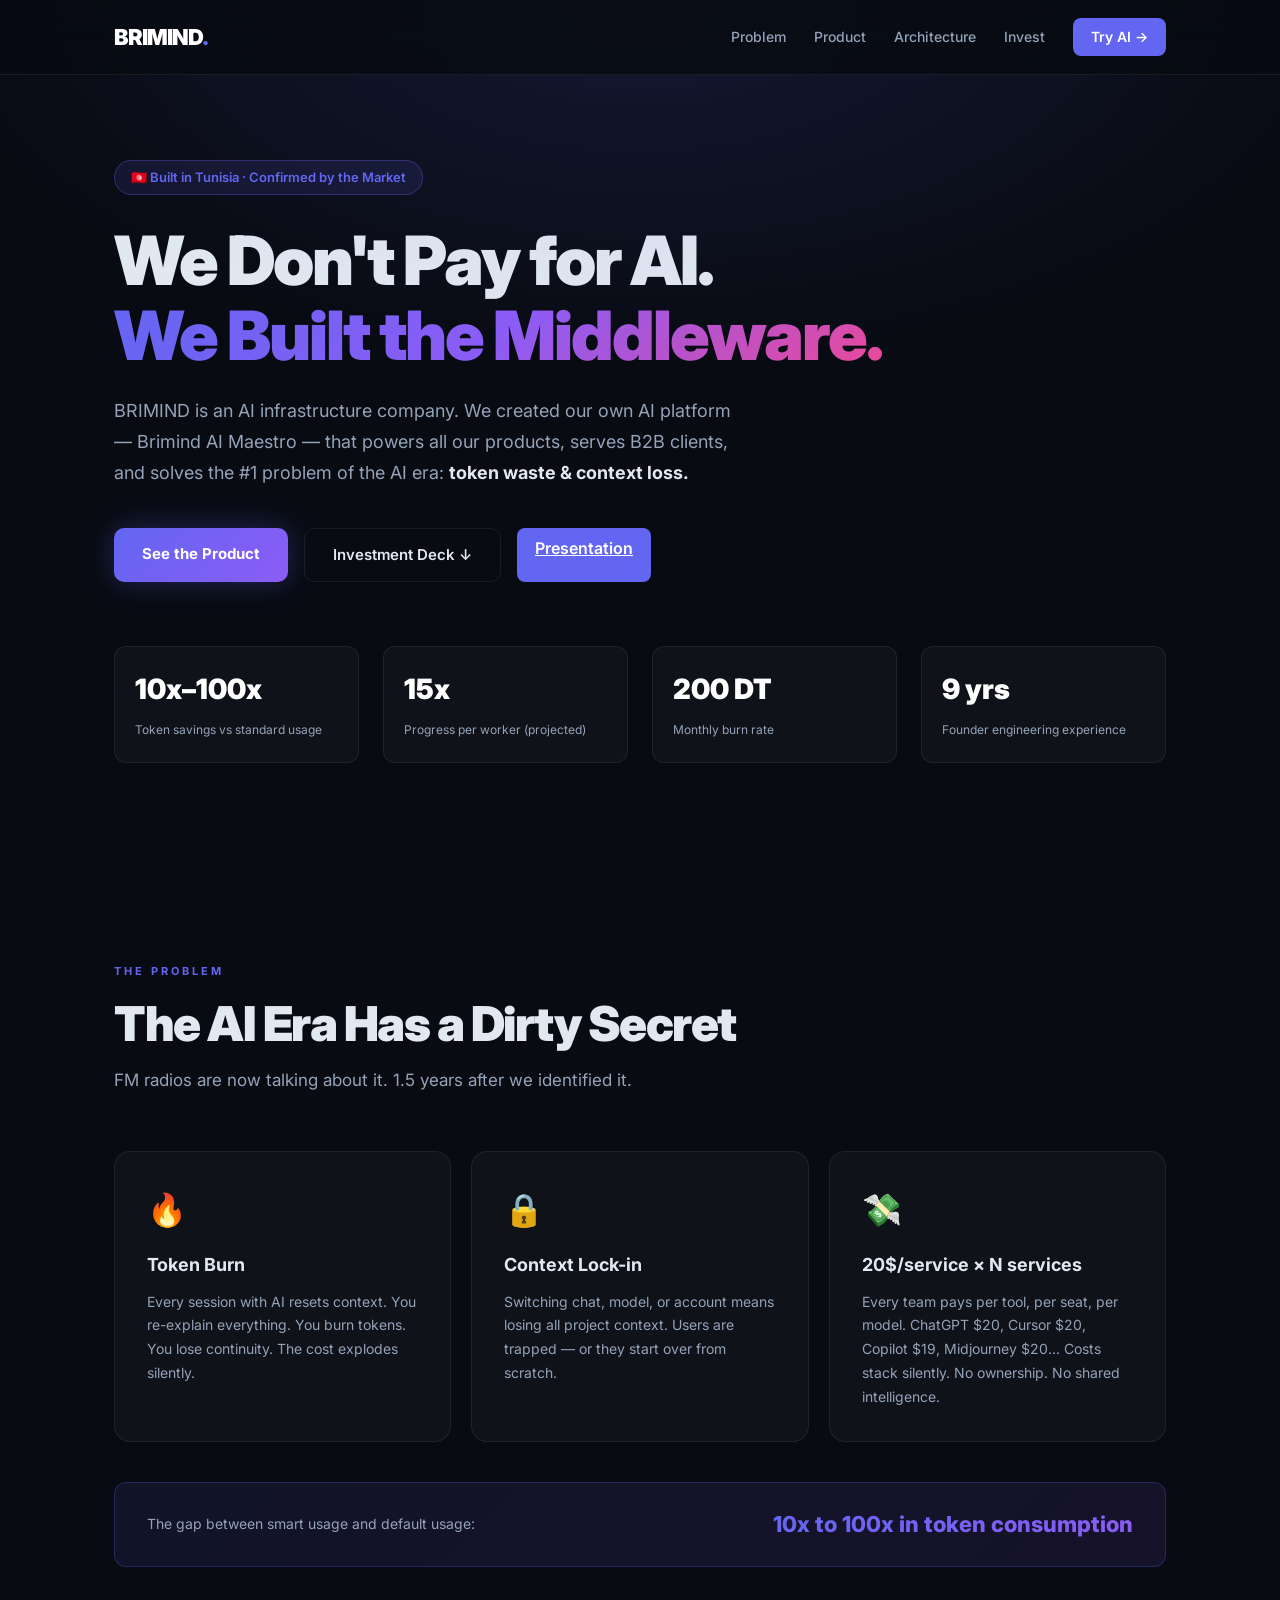
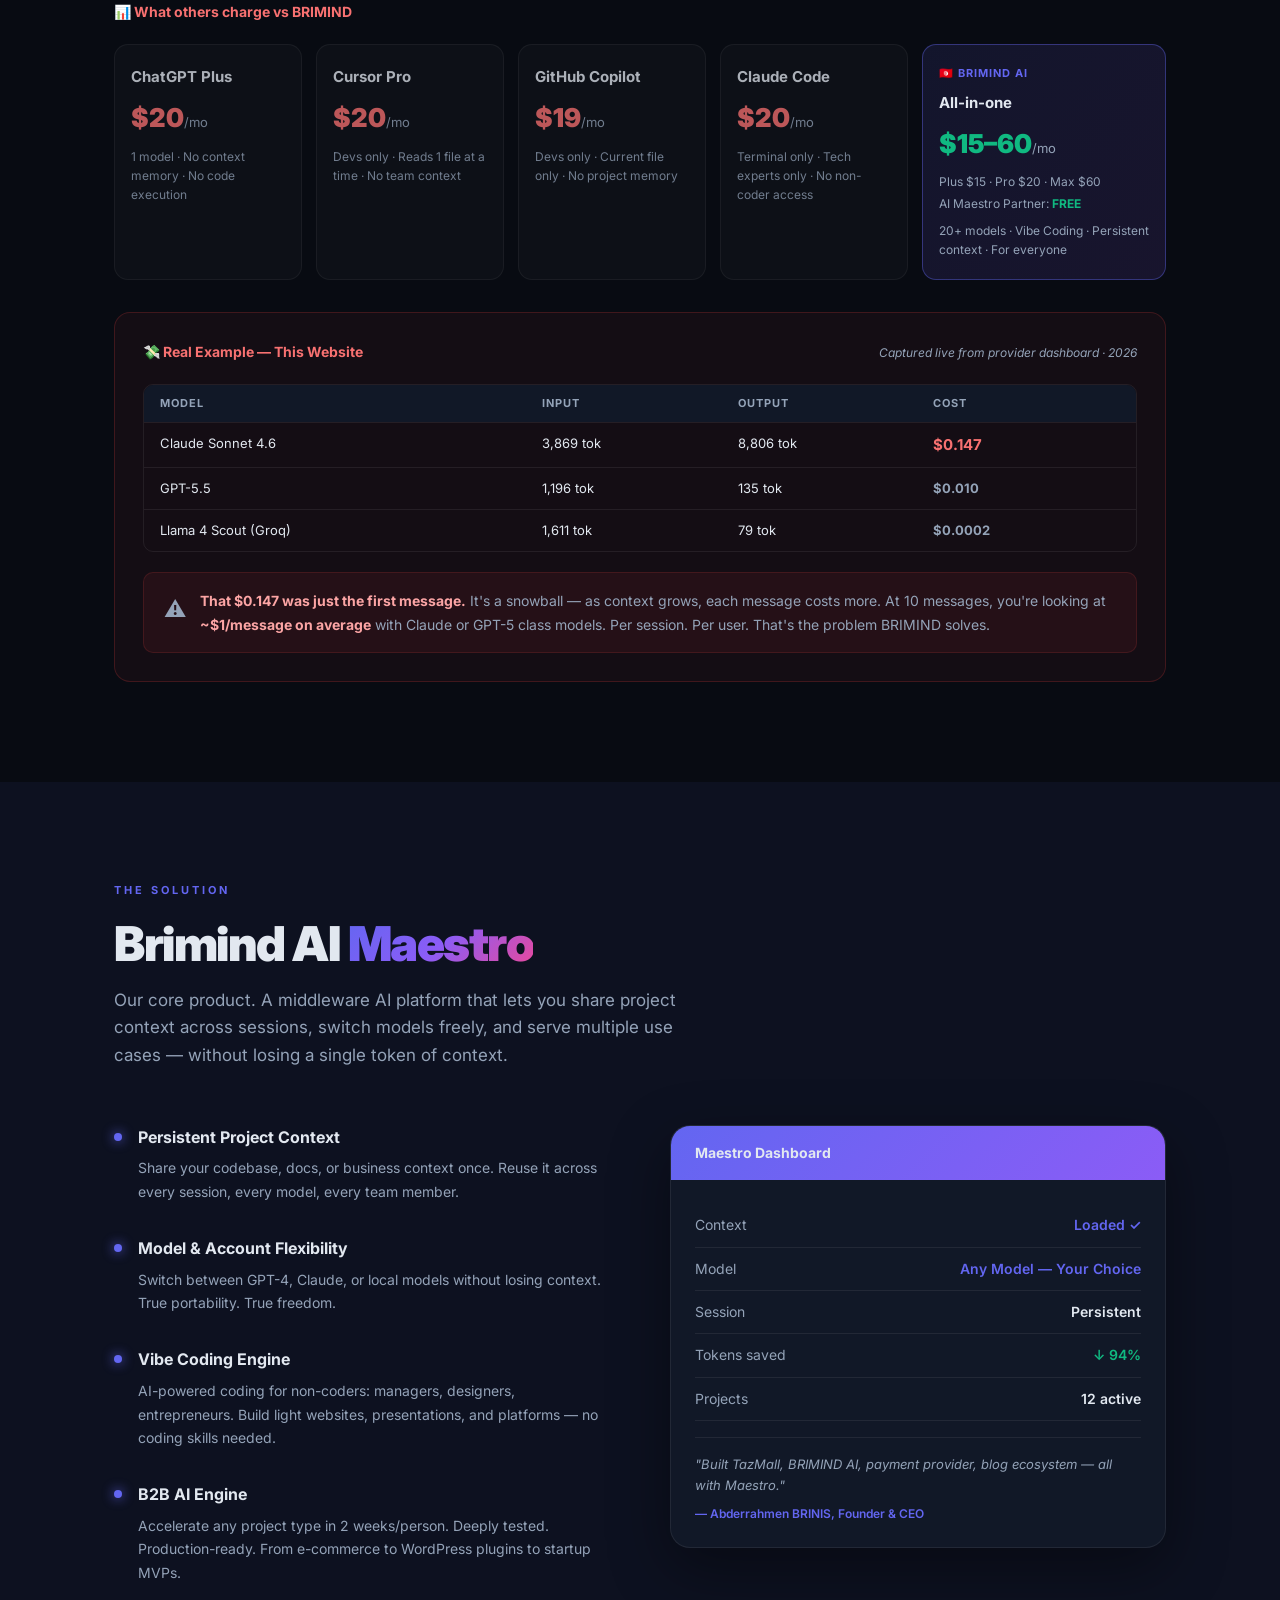
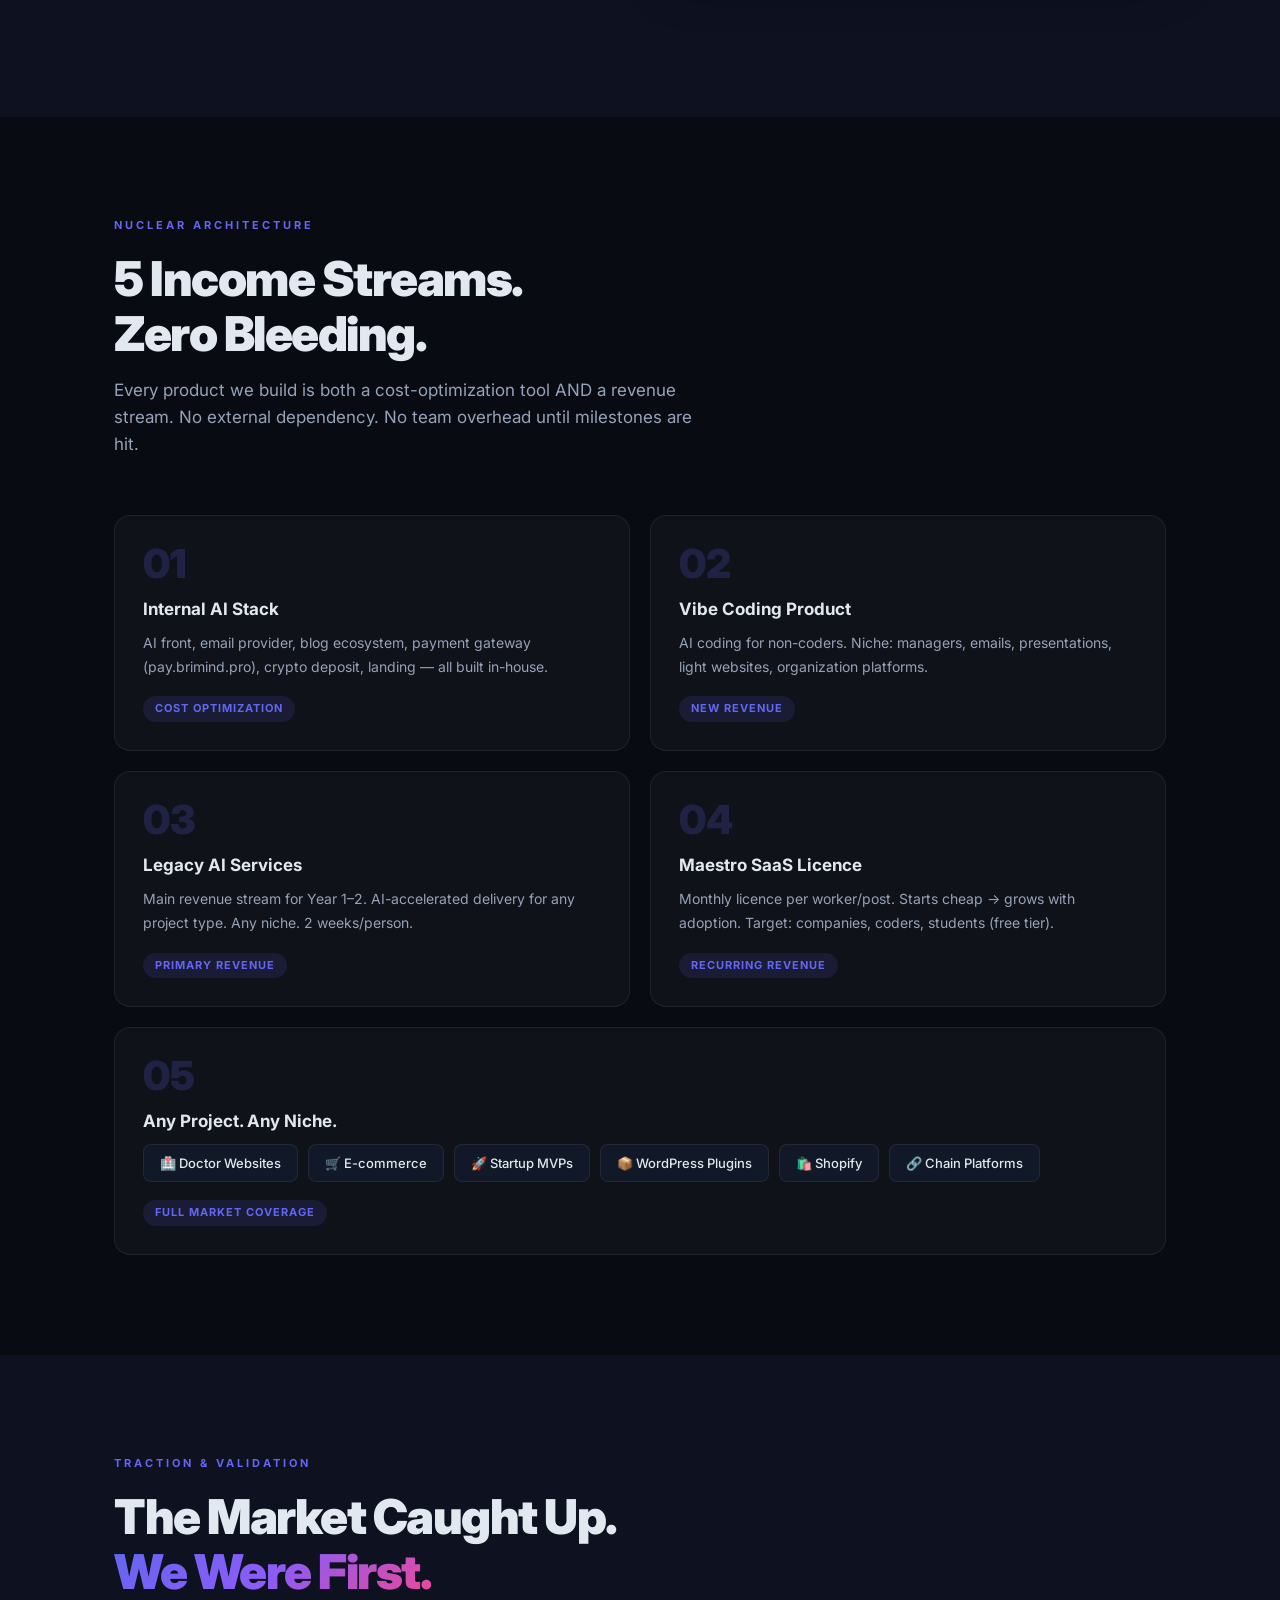
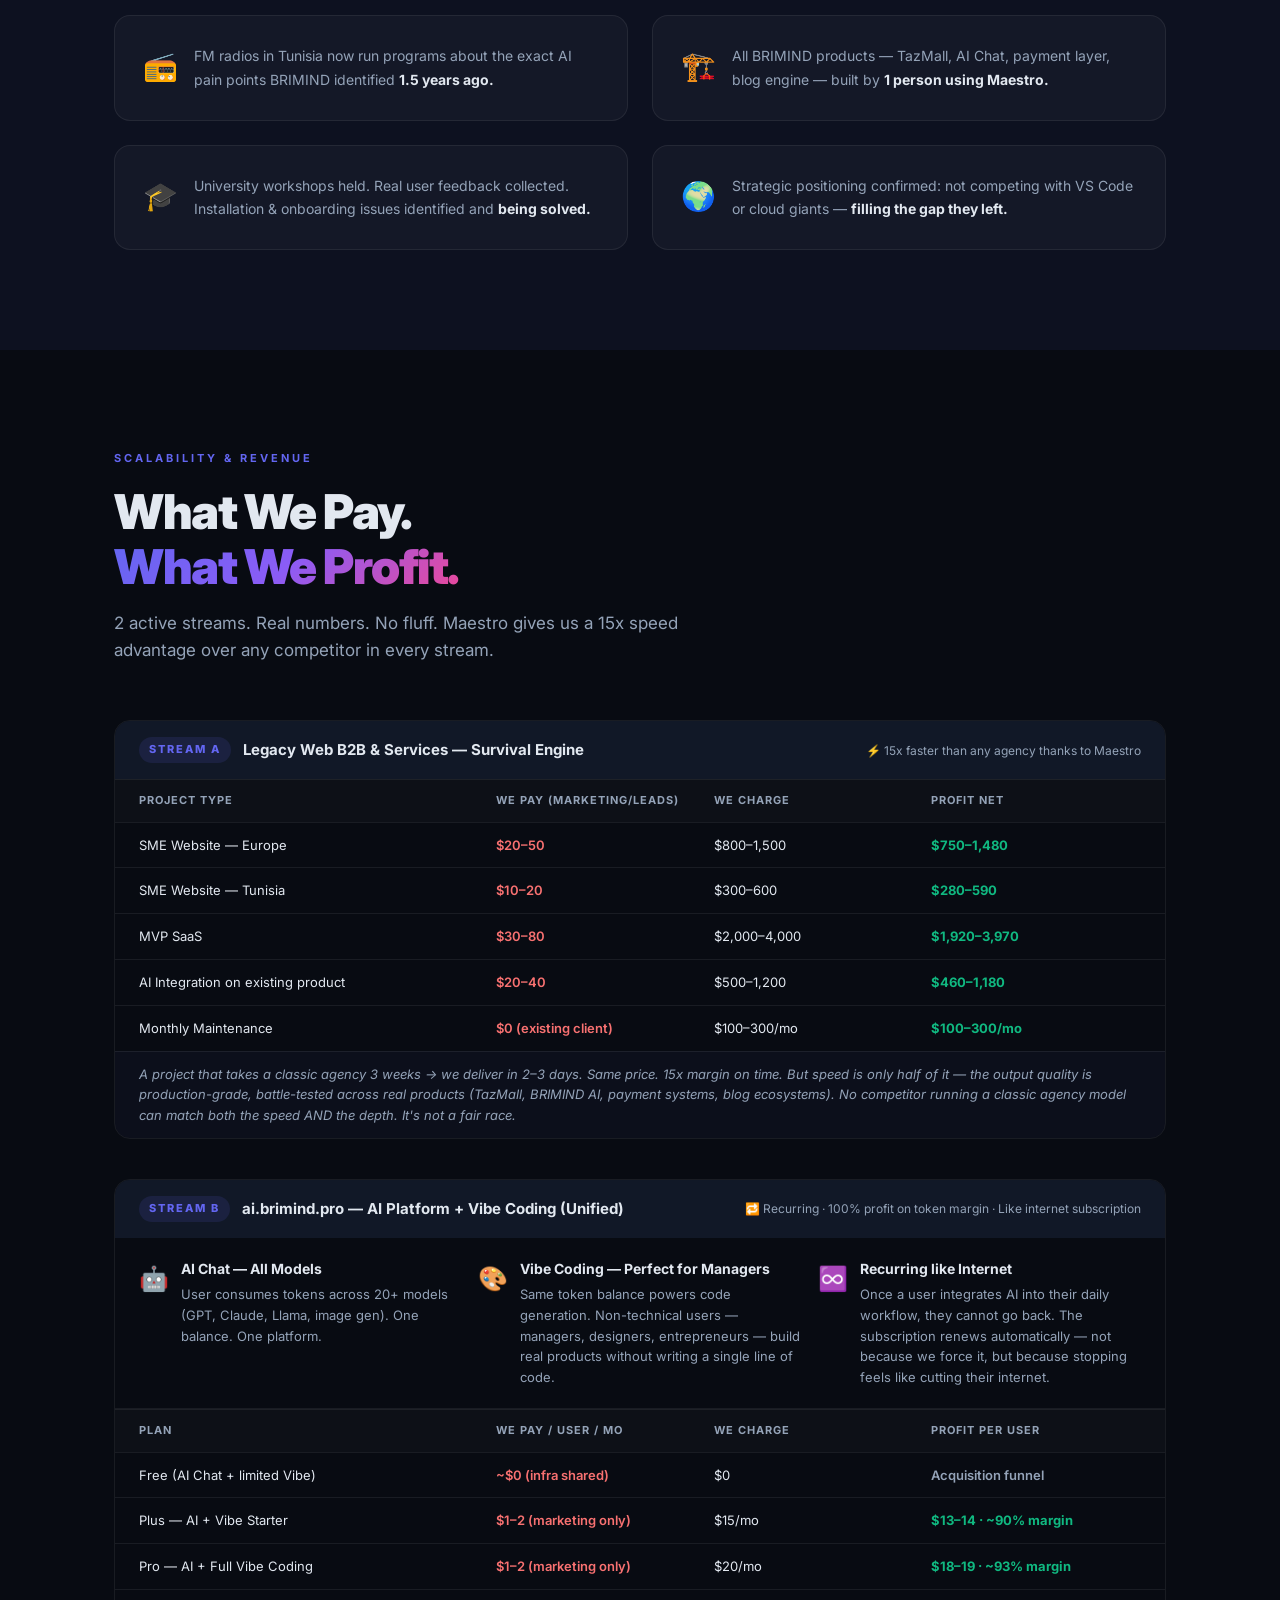
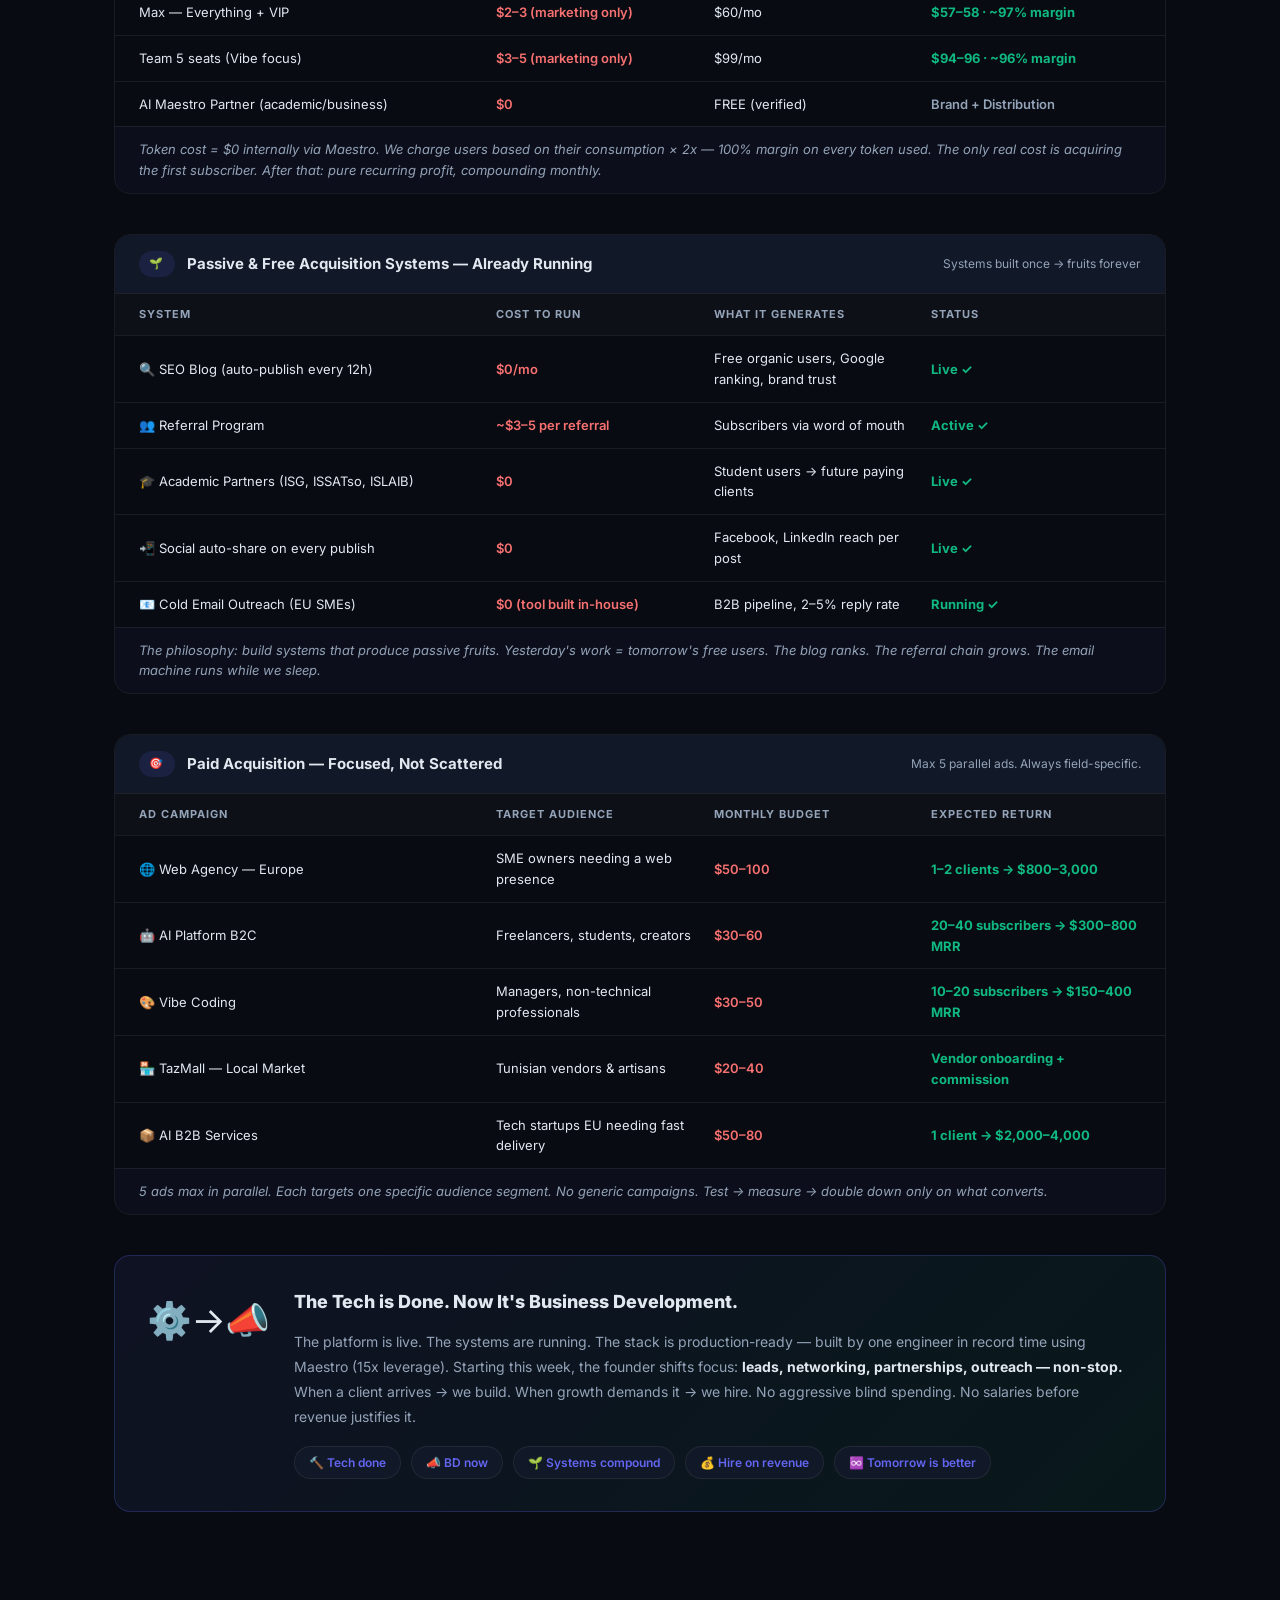
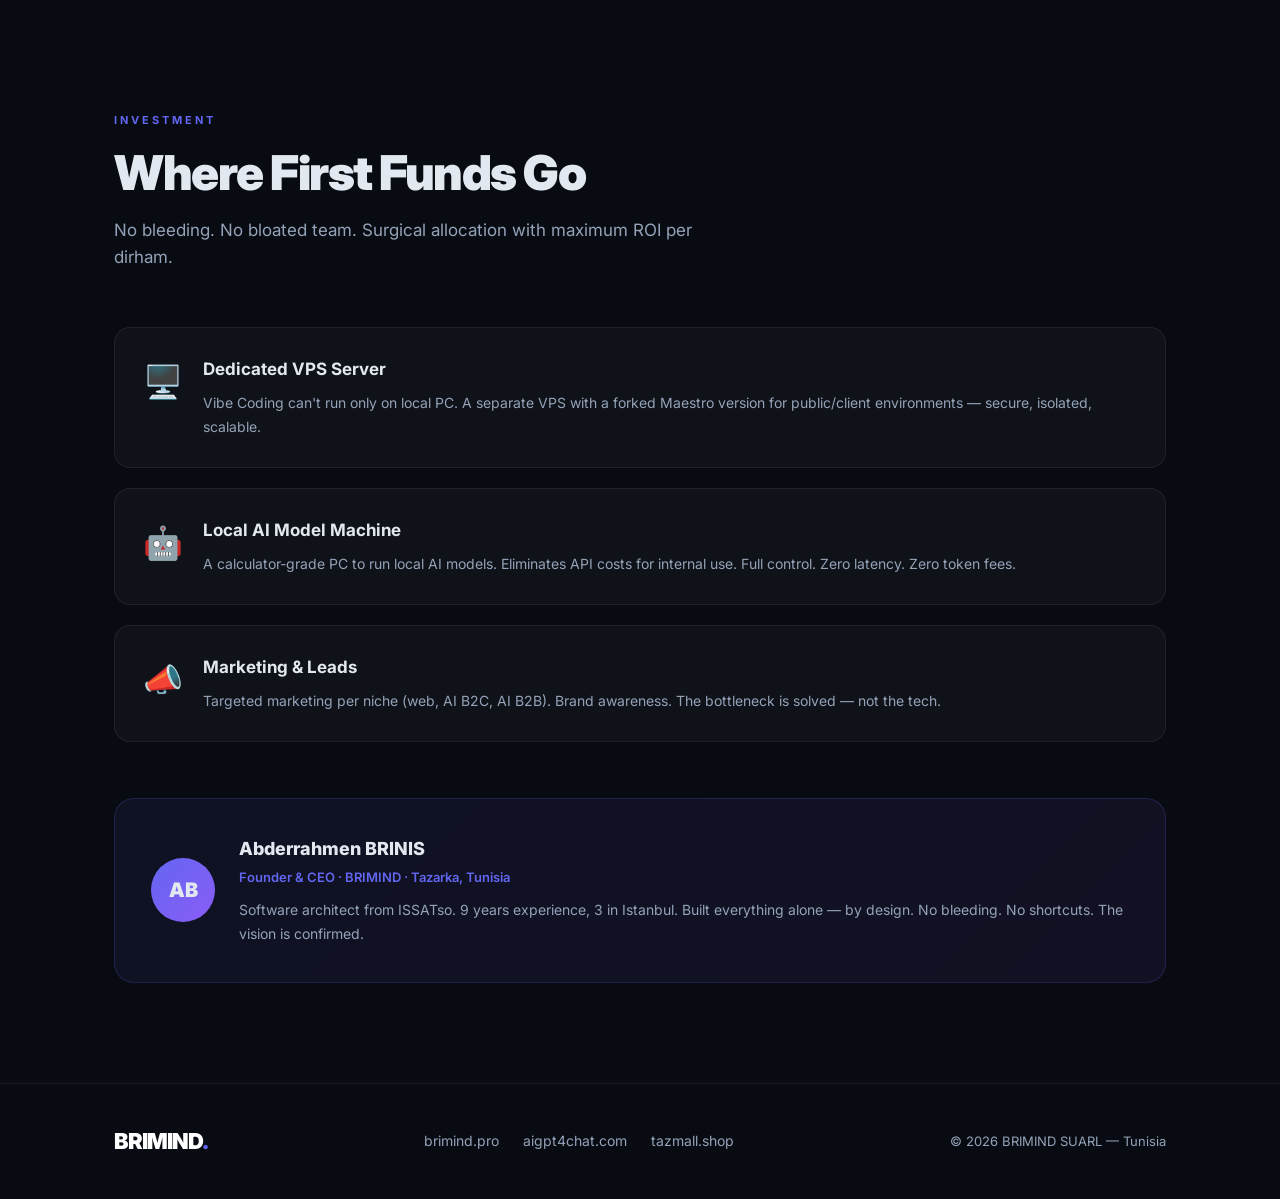
==== commit 9d63ed75: "lts" ====
--- a/public/brimind/index.html
+++ b/public/brimind/index.html
@@ -490,8 +490,8 @@
         <div class="invest-item">
           <div class="ii-icon">📣</div>
           <div>
-            <h4>Marketing & Legal</h4>
-            <p>Targeted marketing per niche (web, AI B2C, AI B2B). Legal setup. Brand awareness. The bottleneck is solved — not the tech.</p>
+            <h4>Marketing & Leads</h4>
+            <p>Targeted marketing per niche (web, AI B2C, AI B2B). Brand awareness. The bottleneck is solved — not the tech.</p>
           </div>
         </div>
       </div>
@@ -516,7 +516,7 @@
           <a href="https://aigpt4chat.com" target="_blank">aigpt4chat.com</a>
           <a href="https://tazmall.shop" target="_blank">tazmall.shop</a>
         </div>
-        <div class="footer-copy">© 2025 BRIMIND SUARL — Tunisia</div>
+        <div class="footer-copy">© 2026 BRIMIND SUARL — Tunisia</div>
       </div>
     </div>
   </footer>
